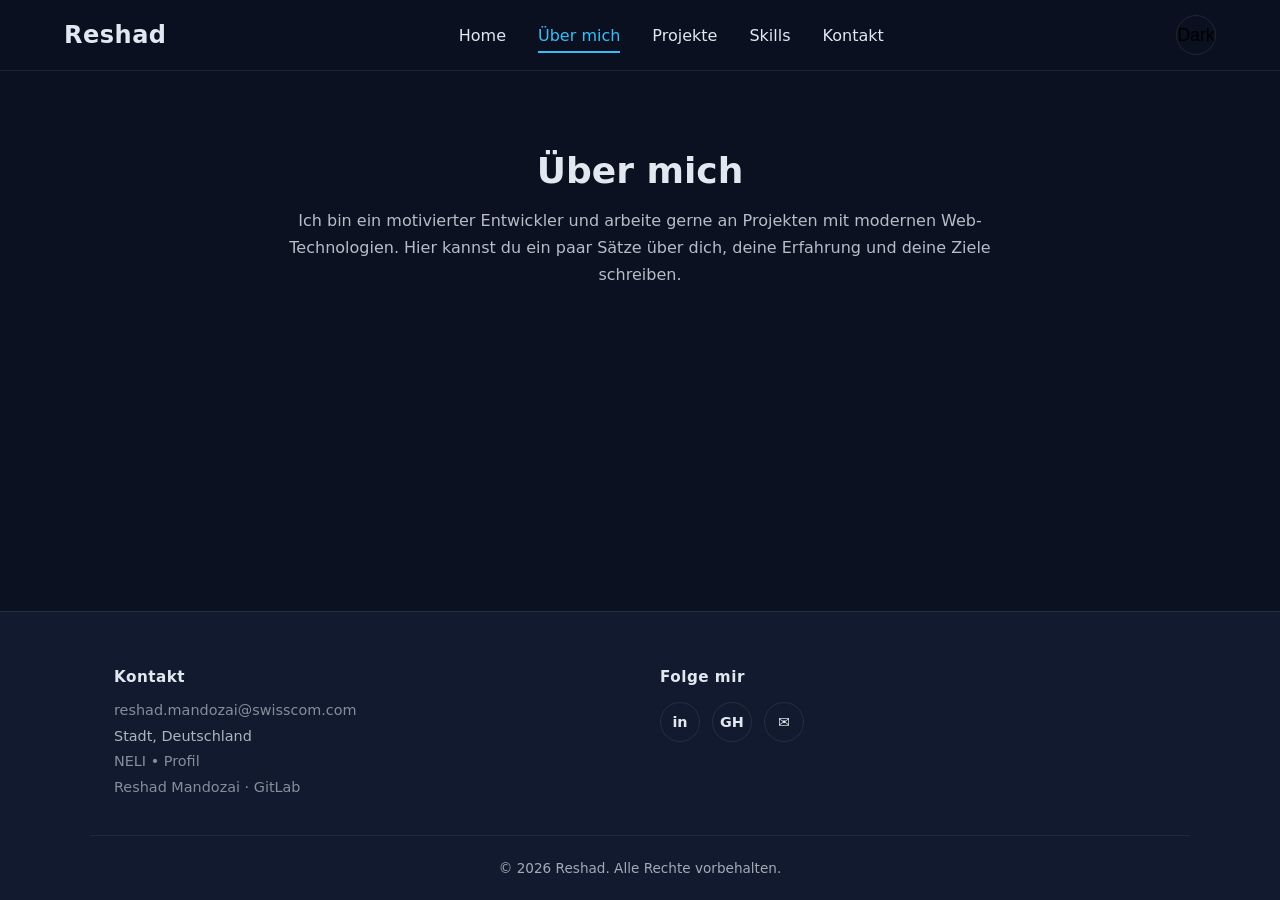
==== about/index.html @ 0fb43cf7 "feat: setup footer and add the more file" ====
<!doctype html>
<html lang="de">
	<head>
		<meta charset="UTF-8" />
		<meta name="viewport" content="width=device-width, initial-scale=1.0" />
		<title>Über mich – Reshad</title>
		<link rel="stylesheet" href="../css/style.css" />
	</head>
	<body>
		<header>
			<nav class="navbar">
				<a href="../index.html" class="logo">Reshad</a>

				<ul class="nav-links" id="navLinks">
					<li><a href="../index.html">Home</a></li>
					<li><a href="index.html" class="current">Über mich</a></li>
					<li><a href="../projects/index.html">Projekte</a></li>
					<li><a href="../skills/index.html">Skills</a></li>
					<li><a href="../contact/index.html">Kontakt</a></li>
				</ul>

				<div class="nav-actions">
					<button
						class="theme-toggle"
						id="themeToggle"
						aria-label="Farbmodus wechseln">
						<span class="icon-sun">Light</span>
						<span class="icon-moon">Dark</span>
					</button>

					<button class="hamburger" id="hamburger" aria-label="Menü öffnen">
						<span></span>
						<span></span>
						<span></span>
					</button>
				</div>
			</nav>
		</header>

		<main>
			<section id="about" class="about">
				<div class="about-inner">
					<h2>Über mich</h2>
					<p>
						Ich bin ein motivierter Entwickler und arbeite gerne an Projekten
						mit modernen Web-Technologien. Hier kannst du ein paar Sätze über
						dich, deine Erfahrung und deine Ziele schreiben.
					</p>
				</div>
			</section>
		</main>

		<footer class="footer">
			<div class="footer-inner">
				<div class="footer-col">
					<h4>Kontakt</h4>
					<ul>
						<li>
							<a href="mailto:reshad.mandozai@swisscom.com">
								reshad.mandozai@swisscom.com
							</a>
						</li>
						<li>Stadt, Deutschland</li>
						<li>
							<a
								href="https://neli.swisscom.com/profile/%5Bme%5D/detail?activeTab=info"
								target="_blank"
								rel="noopener">
								NELI • Profil
							</a>
						</li>
						<li>
							<a
								href="https://code.swisscom.com/Reshad.Mandozai"
								target="_blank"
								rel="noopener">
								Reshad Mandozai · GitLab
							</a>
						</li>
					</ul>
				</div>

				<div class="footer-col">
					<h4>Folge mir</h4>
					<div class="footer-social">
						<a
							href="https://www.linkedin.com/in/reshad-mandozai-189538322/"
							target="_blank"
							rel="noopener"
							aria-label="LinkedIn">
							in
						</a>
						<a
							href="https://github.com/reshadmandozai39-jpg"
							target="_blank"
							rel="noopener"
							aria-label="GitHub">
							GH
						</a>
						<a href="mailto:reshad.mandozai@swisscom.com" aria-label="E-Mail">
							✉
						</a>
					</div>
				</div>
			</div>

			<div class="footer-bottom">
				<p>&copy; <span id="year"></span> Reshad. Alle Rechte vorbehalten.</p>
			</div>
		</footer>

		<script src="../js/script.js"></script>
	</body>
</html>
---- css/style.css ----
/* Standard = Dark Mode */
:root {
	--bg: #0b1120;
	--surface: #111a2e;
	--nav-bg: rgba(11, 17, 32, 0.85);
	--text: #e2e8f0;
	--muted: #94a3b8;
	--accent: #38bdf8;
	--accent-soft: rgba(56, 189, 248, 0.12);
	--on-accent: #0b1120;
	--border: rgba(148, 163, 184, 0.15);
	--shadow: 0 10px 30px -12px rgba(0, 0, 0, 0.5);
	--nav-height: 70px;
}

[data-theme='light'] {
	--bg: #f4f6fb;
	--surface: #ffffff;
	--nav-bg: rgba(255, 255, 255, 0.85);
	--text: #0f172a;
	--muted: #475569;
	--accent: #2563eb;
	--accent-soft: rgba(37, 99, 235, 0.1);
	--on-accent: #ffffff;
	--border: rgba(15, 23, 42, 0.1);
	--shadow: 0 10px 30px -12px rgba(15, 23, 42, 0.15);
}

*:focus-visible {
	outline: 2px solid var(--accent);
	outline-offset: 3px;
}

* {
	margin: 0;
	padding: 0;
	box-sizing: border-box;
}

body {
	font-family: 'Segoe UI', system-ui, sans-serif;
	background: var(--bg);
	color: var(--text);
	min-height: 100vh;
	display: flex;
	flex-direction: column;
	transition:
		background 0.3s ease,
		color 0.3s ease;
}

header {
	position: sticky;
	top: 0;
	z-index: 1000;
	background: var(--nav-bg);
	backdrop-filter: blur(10px);
	box-shadow: 0 1px 0 var(--border);
	transition: background 0.3s ease;
}

.navbar {
	height: var(--nav-height);
	max-width: 1200px;
	margin: 0 auto;
	padding: 0 1.5rem;
	display: flex;
	align-items: center;
	justify-content: space-between;
}

.logo {
	font-size: 1.5rem;
	font-weight: 700;
	color: var(--text);
	text-decoration: none;
	letter-spacing: 0.5px;
}

.logo:hover {
	color: var(--accent);
}

.nav-links {
	display: flex;
	gap: 2rem;
	list-style: none;
}

.nav-links a {
	color: var(--text);
	text-decoration: none;
	font-weight: 500;
	position: relative;
	padding: 0.25rem 0;
	transition: color 0.2s ease;
}

.nav-links a::after {
	content: '';
	position: absolute;
	left: 0;
	bottom: -4px;
	width: 0;
	height: 2px;
	background: var(--accent);
	transition: width 0.25s ease;
}

.nav-links a:hover {
	color: var(--accent);
}

.nav-links a:hover::after {
	width: 100%;
}

/* Aktiver Nav-Link */
.nav-links a.current {
	color: var(--accent);
}

.nav-links a.current::after {
	width: 100%;
}

/* ===== Seiteneinblendung ===== */
main > section {
	animation: fadeIn 0.3s ease;
}

@keyframes fadeIn {
	from {
		opacity: 0;
		transform: translateY(8px);
	}
	to {
		opacity: 1;
		transform: translateY(0);
	}
}

.home {
	max-width: 900px;
	margin: 0 auto;
	padding: 6rem 1.5rem;
	text-align: center;
}

.home h1 {
	font-size: clamp(2rem, 6vw, 2.75rem);
	margin-bottom: 1rem;
}

.home .accent {
	color: var(--accent);
}

.home p {
	color: var(--text);
	opacity: 0.8;
	font-size: 1.15rem;
	margin-bottom: 2rem;
}

.btn-primary {
	display: inline-block;
	background: var(--accent);
	color: var(--on-accent);
	text-decoration: none;
	border-radius: 8px;
	padding: 0.8rem 2rem;
	font-weight: 600;
	transition:
		transform 0.2s ease,
		opacity 0.2s ease;
}

.btn-primary:hover {
	transform: translateY(-2px);
	opacity: 0.9;
}

/* ===== Über mich ===== */
.about {
	max-width: 800px;
	margin: 0 auto;
	padding: 5rem 1.5rem;
	text-align: center;
}

.about h2 {
	font-size: clamp(1.75rem, 5vw, 2.25rem);
	margin-bottom: 1rem;
}

.about p {
	color: var(--text);
	opacity: 0.8;
	line-height: 1.7;
}

.nav-actions {
	display: flex;
	align-items: center;
	gap: 1rem;
}

/* ===== Theme Toggle ===== */
.theme-toggle {
	background: none;
	border: 1px solid var(--border);
	border-radius: 50%;
	width: 40px;
	height: 40px;
	display: flex;
	align-items: center;
	justify-content: center;
	font-size: 1.1rem;
	cursor: pointer;
	transition:
		border-color 0.2s ease,
		transform 0.2s ease;
}

.theme-toggle:hover {
	border-color: var(--accent);
	transform: scale(1.05);
}

.theme-toggle .icon-sun {
	display: none;
}

.theme-toggle .icon-moon {
	display: block;
}

/* Light Mode: Sonne zeigen, Mond verstecken */
[data-theme='light'] .theme-toggle .icon-sun {
	display: block;
}

[data-theme='light'] .theme-toggle .icon-moon {
	display: none;
}

.hamburger {
	display: none;
	flex-direction: column;
	justify-content: space-between;
	width: 28px;
	height: 20px;
	background: none;
	border: none;
	cursor: pointer;
}

.hamburger span {
	display: block;
	height: 3px;
	width: 100%;
	background: var(--text);
	border-radius: 3px;
	transition: all 0.3s ease;
}

.hamburger.active span:nth-child(1) {
	transform: translateY(8.5px) rotate(45deg);
}

.hamburger.active span:nth-child(2) {
	opacity: 0;
}

.hamburger.active span:nth-child(3) {
	transform: translateY(-8.5px) rotate(-45deg);
}

@media (max-width: 768px) {
	.hamburger {
		display: flex;
	}

	.nav-links {
		position: fixed;
		top: var(--nav-height);
		right: 0;
		height: calc(100vh - var(--nav-height));
		width: 70%;
		max-width: 300px;
		flex-direction: column;
		gap: 1.5rem;
		padding: 2rem;
		background: var(--bg);
		transform: translateX(100%);
		transition: transform 0.3s ease;
		box-shadow: -4px 0 20px rgba(0, 0, 0, 0.3);
	}

	.nav-links.open {
		transform: translateX(0);
	}
}
/* ===== Projekte ===== */
.projects {
	max-width: 1100px;
	margin: 0 auto;
	padding: 5rem 1.5rem 2rem;
}

.projects-header {
	text-align: center;
	margin-bottom: 3rem;
}

.projects-header h2 {
	font-size: clamp(1.75rem, 5vw, 2.25rem);
	margin-bottom: 0.5rem;
}

.projects-header p {
	color: var(--text);
	opacity: 0.75;
}

.projects-grid {
	display: grid;
	grid-template-columns: repeat(auto-fit, minmax(260px, 1fr));
	gap: 1.5rem;
}

.project-card {
	background: var(--surface);
	box-shadow: var(--shadow);
	border: 1px solid var(--border);
	border-radius: 12px;
	padding: 1.75rem;
	display: flex;
	flex-direction: column;
	gap: 0.75rem;
	transition:
		transform 0.2s ease,
		border-color 0.2s ease;
}

.project-card:hover {
	transform: translateY(-4px);
	border-color: var(--accent);
}

.project-tag {
	align-self: flex-start;
	font-size: 0.75rem;
	font-weight: 600;
	text-transform: uppercase;
	letter-spacing: 0.5px;
	color: var(--accent);
	background: var(--accent-soft);
	padding: 0.25rem 0.7rem;
	border-radius: 999px;
}

.project-card h3 {
	font-size: 1.35rem;
}

.project-card p {
	color: var(--text);
	opacity: 0.8;
	font-size: 0.95rem;
	line-height: 1.55;
	flex-grow: 1;
}

.project-tech {
	display: flex;
	flex-wrap: wrap;
	gap: 0.5rem;
	margin-top: 0.5rem;
}

.project-tech span {
	font-size: 0.8rem;
	border: 1px solid var(--border);
	border-radius: 6px;
	padding: 0.2rem 0.6rem;
	opacity: 0.85;
}

.skills {
	max-width: 1000px;
	margin: 0 auto;
	padding: 3rem 1.5rem;
}

.skills-header {
	text-align: center;
	margin-bottom: 2.5rem;
}

.skills-header h2 {
	font-size: clamp(1.75rem, 5vw, 2.25rem);
	margin-bottom: 0.5rem;
}

.skills-header p {
	color: var(--text);
	opacity: 0.75;
}

.skills-grid {
	display: flex;
	flex-wrap: wrap;
	justify-content: center;
	gap: 0.75rem;
}

.skill-chip {
	background: var(--surface);
	border: 1px solid var(--border);
	border-radius: 999px;
	padding: 0.5rem 1.1rem;
	font-size: 0.95rem;
	font-weight: 500;
	transition:
		transform 0.2s ease,
		border-color 0.2s ease,
		color 0.2s ease;
}

.skill-chip:hover {
	transform: translateY(-3px);
	border-color: var(--accent);
	color: var(--accent);
}

.contact {
	max-width: 1000px;
	margin: 0 auto;
	padding: 5rem 1.5rem;
}

.contact-header {
	text-align: center;
	margin-bottom: 3rem;
}

.contact-header h2 {
	font-size: clamp(1.75rem, 5vw, 2.25rem);
	margin-bottom: 0.5rem;
}

.contact-header p {
	color: var(--text);
	opacity: 0.75;
}

.contact-grid {
	display: grid;
	grid-template-columns: 1.2fr 1fr;
	gap: 2rem;
}

.contact-form {
	display: flex;
	flex-direction: column;
	gap: 1.25rem;
}

.form-group {
	display: flex;
	flex-direction: column;
	gap: 0.4rem;
}

.form-group label {
	font-weight: 500;
	font-size: 0.9rem;
}

.form-group input,
.form-group textarea {
	background: var(--surface);
	border: 1px solid var(--border);
	border-radius: 8px;
	padding: 0.75rem 1rem;
	color: var(--text);
	font-family: inherit;
	font-size: 1rem;
	transition: border-color 0.2s ease;
}

.form-group input:focus,
.form-group textarea:focus {
	outline: none;
	border-color: var(--accent);
}

.form-group textarea {
	resize: vertical;
}

.error-message {
	color: #f43f5e;
	font-size: 0.8rem;
	min-height: 1rem;
}

.btn-submit {
	align-self: flex-start;
	background: var(--accent);
	color: var(--on-accent);
	border: none;
	border-radius: 8px;
	padding: 0.8rem 2rem;
	font-size: 1rem;
	font-weight: 600;
	cursor: pointer;
	transition:
		transform 0.2s ease,
		opacity 0.2s ease;
}

.btn-submit:hover {
	transform: translateY(-2px);
	opacity: 0.9;
}

.form-status {
	font-size: 0.9rem;
	min-height: 1rem;
}

.form-status.success {
	color: #22c55e;
}

/* Kontakt-Infos */
.contact-info {
	background: var(--surface);
	box-shadow: var(--shadow);
	border: 1px solid var(--border);
	border-radius: 12px;
	padding: 2rem;
}

.contact-info h3 {
	margin-bottom: 1.5rem;
}

.info-item {
	display: flex;
	align-items: center;
	gap: 1rem;
	margin-bottom: 1.25rem;
	color: var(--text);
	text-decoration: none;
	transition: color 0.2s ease;
}

a.info-item:hover {
	color: var(--accent);
}

.info-icon {
	font-size: 1.5rem;
}

.contact-info h4 {
	margin: 2rem 0 1rem;
}

.social-links {
	display: flex;
	gap: 1rem;
}

.social-card {
	flex: 1;
	display: flex;
	flex-direction: column;
	align-items: center;
	gap: 0.4rem;
	padding: 1rem 0.5rem;
	border: 1px solid var(--border);
	border-radius: 10px;
	text-decoration: none;
	color: var(--text);
	transition:
		border-color 0.2s ease,
		transform 0.2s ease,
		color 0.2s ease;
}

.social-card span {
	font-size: 1.25rem;
	font-weight: 700;
}

.social-card small {
	font-size: 0.75rem;
	opacity: 0.8;
}

.social-card:hover {
	border-color: var(--accent);
	color: var(--accent);
	transform: translateY(-3px);
}

@media (max-width: 768px) {
	.contact-grid {
		grid-template-columns: 1fr;
	}
}

main {
	flex: 1;
}

.footer {
	background: var(--surface);
	border-top: 1px solid var(--border);
	margin-top: 2rem;
}

.footer-inner {
	max-width: 1100px;
	margin: 0 auto;
	padding: 3.5rem 1.5rem 2.5rem;
	display: grid;
	grid-template-columns: repeat(auto-fit, minmax(220px, 1fr));
	gap: 2.5rem;
}

.footer-brand .footer-logo {
	font-size: 1.5rem;
	font-weight: 700;
	color: var(--text);
	text-decoration: none;
	letter-spacing: 0.5px;
}

.footer-brand .footer-logo:hover {
	color: var(--accent);
}

.footer-brand p {
	margin-top: 0.9rem;
	color: var(--text);
	opacity: 0.75;
	font-size: 0.9rem;
	line-height: 1.6;
	max-width: 320px;
}

.footer-col h4 {
	font-size: 0.95rem;
	margin-bottom: 1rem;
	letter-spacing: 0.5px;
}

.footer-col ul {
	list-style: none;
	display: flex;
	flex-direction: column;
	gap: 0.6rem;
}

.footer-col ul li,
.footer-col ul li a {
	color: var(--text);
	opacity: 0.75;
	text-decoration: none;
	font-size: 0.9rem;
	transition:
		color 0.2s ease,
		opacity 0.2s ease;
}

.footer-col ul li a:hover {
	color: var(--accent);
	opacity: 1;
}

.footer-social {
	display: flex;
	gap: 0.75rem;
}

.footer-social a {
	width: 40px;
	height: 40px;
	display: flex;
	align-items: center;
	justify-content: center;
	border: 1px solid var(--border);
	border-radius: 50%;
	color: var(--text);
	text-decoration: none;
	font-weight: 600;
	font-size: 0.9rem;
	transition:
		border-color 0.2s ease,
		color 0.2s ease,
		transform 0.2s ease;
}

.footer-social a:hover {
	border-color: var(--accent);
	color: var(--accent);
	transform: translateY(-3px);
}

.footer-bottom {
	border-top: 1px solid var(--border);
	max-width: 1100px;
	margin: 0 auto;
	padding: 1.5rem;
	display: flex;
	justify-content: center;
	align-items: center;
	flex-wrap: wrap;
	gap: 0.5rem;
	font-size: 0.85rem;
	text-align: center;
	opacity: 0.7;
}

.footer-bottom .heart {
	color: #f43f5e;
	font-style: normal;
}

@media (max-width: 768px) {
	.footer-inner {
		grid-template-columns: 1fr 1fr;
		gap: 2rem;
	}

	.footer-bottom {
		flex-direction: column;
		text-align: center;
	}
}

@media (max-width: 480px) {
	.footer-inner {
		grid-template-columns: 1fr;
	}
}

/* ===== Responsive Feinschliff ===== */

/* Tablet */
@media (max-width: 1024px) {
	.contact-grid {
		grid-template-columns: 1fr;
		gap: 2.5rem;
	}
}

/* Handy quer / kleine Tablets */
@media (max-width: 768px) {
	.navbar {
		padding: 0 1rem;
	}

	.home {
		padding: 4rem 1.25rem;
	}

	.about,
	.contact {
		padding: 3.5rem 1.25rem;
	}

	.projects {
		padding: 3.5rem 1.25rem 1.5rem;
	}

	.skills {
		padding: 2.5rem 1.25rem;
	}

	.projects-header,
	.skills-header,
	.contact-header {
		margin-bottom: 2rem;
	}

	.projects-grid {
		grid-template-columns: 1fr;
		gap: 1.25rem;
	}

	.contact-info {
		padding: 1.5rem;
	}
}

/* Handys */
@media (max-width: 480px) {
	.home {
		padding: 3rem 1rem;
	}

	.home p {
		font-size: 1.05rem;
	}

	.about,
	.contact {
		padding: 3rem 1rem;
	}

	.projects {
		padding: 3rem 1rem 1rem;
	}

	.skills {
		padding: 2rem 1rem;
	}

	.btn-primary,
	.btn-submit {
		display: block;
		width: 100%;
		text-align: center;
	}

	.nav-links {
		width: 80%;
	}

	.social-links {
		flex-wrap: wrap;
	}

	.social-card {
		min-width: 80px;
	}

	.project-card {
		padding: 1.5rem;
	}
}

/* Sehr kleine Handys */
@media (max-width: 360px) {
	.logo {
		font-size: 1.3rem;
	}

	.nav-links {
		width: 100%;
		max-width: none;
	}
}
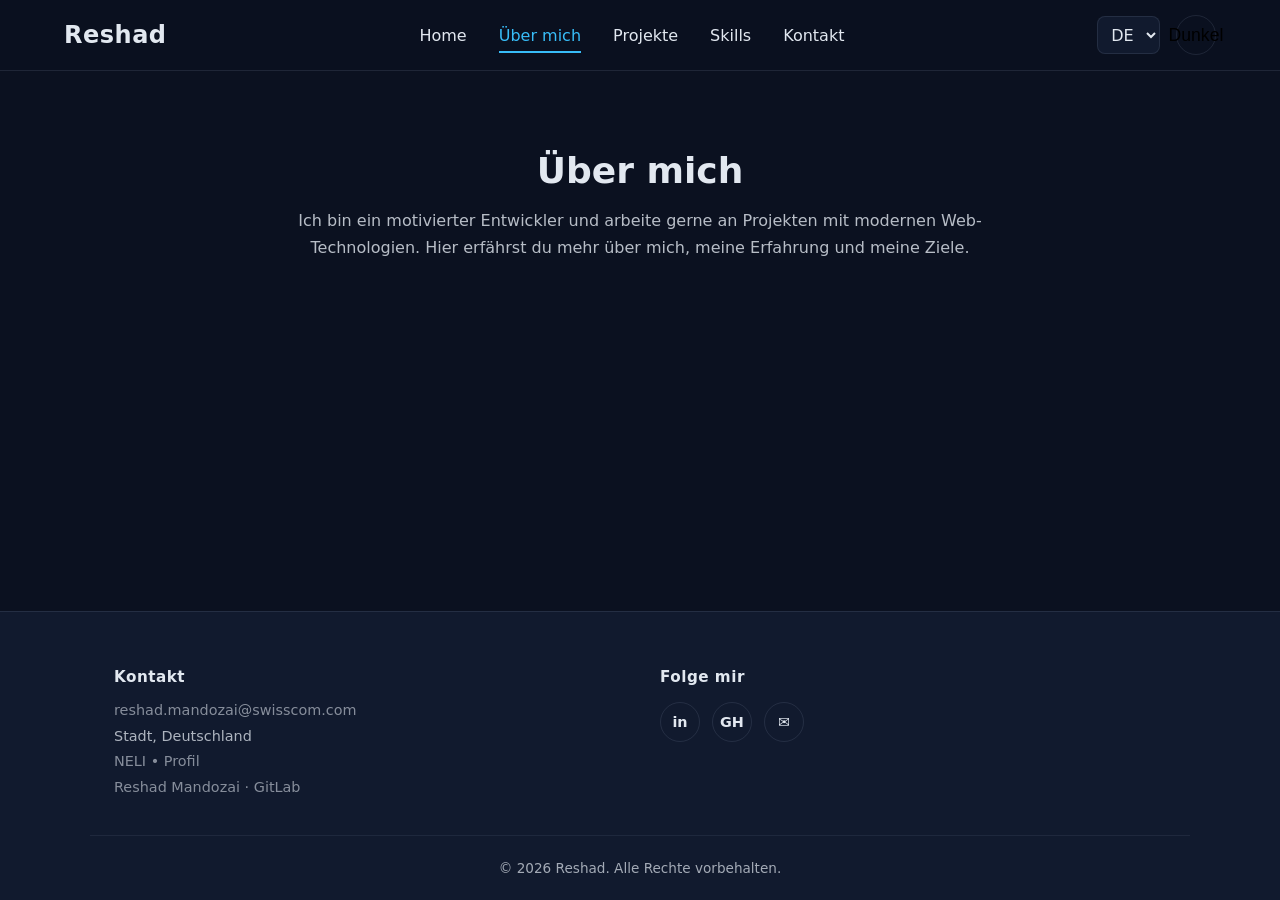
==== commit 202ee77d: "feat: setup the correspondence language" ====
--- a/about/index.html
+++ b/about/index.html
@@ -12,23 +12,30 @@
 				<a href="../index.html" class="logo">Reshad</a>
 
 				<ul class="nav-links" id="navLinks">
-					<li><a href="../index.html">Home</a></li>
-					<li><a href="index.html" class="current">Über mich</a></li>
-					<li><a href="../projects/index.html">Projekte</a></li>
-					<li><a href="../skills/index.html">Skills</a></li>
-					<li><a href="../contact/index.html">Kontakt</a></li>
+					<li><a href="../index.html" data-i18n="nav.home">Home</a></li>
+					<li><a href="index.html" class="current" data-i18n="nav.about">Über mich</a></li>
+					<li><a href="../projects/index.html" data-i18n="nav.projects">Projekte</a></li>
+					<li><a href="../skills/index.html" data-i18n="nav.skills">Skills</a></li>
+					<li><a href="../contact/index.html" data-i18n="nav.contact">Kontakt</a></li>
 				</ul>
 
 				<div class="nav-actions">
+					<select class="language-select" id="languageSelect" aria-label="Sprache auswählen">
+						<option value="it">IT</option>
+						<option value="en">EN</option>
+						<option value="de">DE</option>
+						<option value="fr">FR</option>
+					</select>
 					<button
 						class="theme-toggle"
 						id="themeToggle"
-						aria-label="Farbmodus wechseln">
-						<span class="icon-sun">Light</span>
-						<span class="icon-moon">Dark</span>
+						aria-label="Farbmodus wechseln"
+						data-i18n-aria-label="theme.toggle">
+						<span class="icon-sun" data-i18n="theme.light">Light</span>
+						<span class="icon-moon" data-i18n="theme.dark">Dark</span>
 					</button>
 
-					<button class="hamburger" id="hamburger" aria-label="Menü öffnen">
+					<button class="hamburger" id="hamburger" aria-label="Menü öffnen" data-i18n-aria-label="nav.openMenu">
 						<span></span>
 						<span></span>
 						<span></span>
@@ -40,8 +47,8 @@
 		<main>
 			<section id="about" class="about">
 				<div class="about-inner">
-					<h2>Über mich</h2>
-					<p>
+					<h2 data-i18n="about.title">Über mich</h2>
+					<p data-i18n="about.description">
 						Ich bin ein motivierter Entwickler und arbeite gerne an Projekten
 						mit modernen Web-Technologien. Hier kannst du ein paar Sätze über
 						dich, deine Erfahrung und deine Ziele schreiben.
@@ -53,14 +60,14 @@
 		<footer class="footer">
 			<div class="footer-inner">
 				<div class="footer-col">
-					<h4>Kontakt</h4>
+					<h4 data-i18n="footer.contact">Kontakt</h4>
 					<ul>
 						<li>
 							<a href="mailto:reshad.mandozai@swisscom.com">
 								reshad.mandozai@swisscom.com
 							</a>
 						</li>
-						<li>Stadt, Deutschland</li>
+						<li data-i18n="footer.location">Stadt, Deutschland</li>
 						<li>
 							<a
 								href="https://neli.swisscom.com/profile/%5Bme%5D/detail?activeTab=info"
@@ -81,7 +88,7 @@
 				</div>
 
 				<div class="footer-col">
-					<h4>Folge mir</h4>
+					<h4 data-i18n="footer.follow">Folge mir</h4>
 					<div class="footer-social">
 						<a
 							href="https://www.linkedin.com/in/reshad-mandozai-189538322/"
@@ -97,7 +104,7 @@
 							aria-label="GitHub">
 							GH
 						</a>
-						<a href="mailto:reshad.mandozai@swisscom.com" aria-label="E-Mail">
+						<a href="mailto:reshad.mandozai@swisscom.com" aria-label="E-Mail" data-i18n-aria-label="contact.email">
 							✉
 						</a>
 					</div>
@@ -105,7 +112,7 @@
 			</div>
 
 			<div class="footer-bottom">
-				<p>&copy; <span id="year"></span> Reshad. Alle Rechte vorbehalten.</p>
+				<p>&copy; <span id="year"></span> Reshad. <span data-i18n="footer.rights">Alle Rechte vorbehalten.</span></p>
 			</div>
 		</footer>
 
--- a/css/style.css
+++ b/css/style.css
@@ -204,6 +204,16 @@
 	display: flex;
 	align-items: center;
 	gap: 1rem;
+}
+
+.language-select {
+	padding: 0.45rem 0.55rem;
+	border: 1px solid var(--border);
+	border-radius: 8px;
+	background: var(--surface);
+	color: var(--text);
+	font: inherit;
+	cursor: pointer;
 }
 
 /* ===== Theme Toggle ===== */
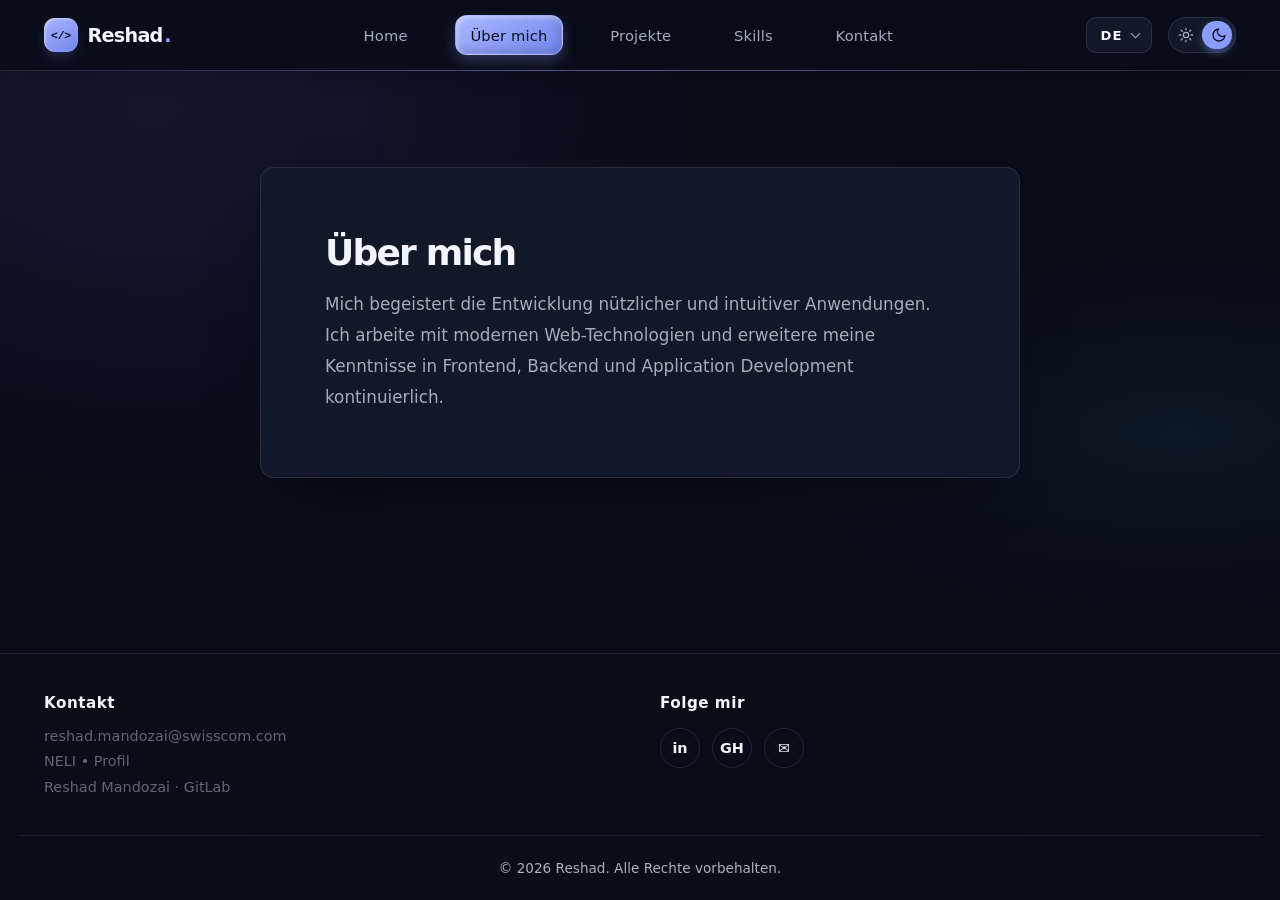
==== commit 0a4b55eb: "feat: added the skill navbar" ====
--- a/about/index.html
+++ b/about/index.html
@@ -4,6 +4,7 @@
 		<meta charset="UTF-8" />
 		<meta name="viewport" content="width=device-width, initial-scale=1.0" />
 		<title>Über mich – Reshad</title>
+		<script>document.documentElement.setAttribute('data-theme', localStorage.getItem('theme') || 'dark');</script>
 		<link rel="stylesheet" href="../css/style.css" />
 	</head>
 	<body>
@@ -31,8 +32,9 @@
 						id="themeToggle"
 						aria-label="Farbmodus wechseln"
 						data-i18n-aria-label="theme.toggle">
-						<span class="icon-sun" data-i18n="theme.light">Light</span>
-						<span class="icon-moon" data-i18n="theme.dark">Dark</span>
+						<svg class="theme-icon icon-sun" viewBox="0 0 24 24" fill="none" stroke="currentColor" stroke-width="2" stroke-linecap="round" stroke-linejoin="round" aria-hidden="true" focusable="false"><circle cx="12" cy="12" r="4" /><path d="M12 2v2M12 20v2M4.93 4.93l1.41 1.41M17.66 17.66l1.41 1.41M2 12h2M20 12h2M6.34 17.66l-1.41 1.41M19.07 4.93l-1.41 1.41" /></svg>
+						<svg class="theme-icon icon-moon" viewBox="0 0 24 24" fill="none" stroke="currentColor" stroke-width="2" stroke-linecap="round" stroke-linejoin="round" aria-hidden="true" focusable="false"><path d="M21 12.79A9 9 0 1 1 11.21 3 7 7 0 0 0 21 12.79z" /></svg>
+						<span class="theme-thumb" aria-hidden="true"></span>
 					</button>
 
 					<button class="hamburger" id="hamburger" aria-label="Menü öffnen" data-i18n-aria-label="nav.openMenu">
@@ -67,7 +69,6 @@
 								reshad.mandozai@swisscom.com
 							</a>
 						</li>
-						<li data-i18n="footer.location">Stadt, Deutschland</li>
 						<li>
 							<a
 								href="https://neli.swisscom.com/profile/%5Bme%5D/detail?activeTab=info"
--- a/css/style.css
+++ b/css/style.css
@@ -216,43 +216,65 @@
 	cursor: pointer;
 }
 
-/* ===== Theme Toggle ===== */
+/* ===== Theme Toggle (Sonne / Mond) ===== */
 .theme-toggle {
-	background: none;
+	position: relative;
+	display: grid;
+	grid-template-columns: 1fr 1fr;
+	align-items: center;
+	width: 68px;
+	height: 36px;
+	padding: 0;
 	border: 1px solid var(--border);
-	border-radius: 50%;
-	width: 40px;
-	height: 40px;
-	display: flex;
-	align-items: center;
-	justify-content: center;
-	font-size: 1.1rem;
+	border-radius: 999px;
+	background: var(--surface);
 	cursor: pointer;
-	transition:
-		border-color 0.2s ease,
-		transform 0.2s ease;
+	transition: border-color 0.2s ease;
 }
 
 .theme-toggle:hover {
 	border-color: var(--accent);
-	transform: scale(1.05);
-}
-
-.theme-toggle .icon-sun {
-	display: none;
-}
-
+}
+
+/* Markierung, die je nach Modus zwischen Sonne und Mond gleitet */
+.theme-thumb {
+	position: absolute;
+	top: 3px;
+	bottom: 3px;
+	left: 50%;
+	width: calc(50% - 3px);
+	border-radius: 999px;
+	background: var(--accent);
+	box-shadow: 0 4px 12px -4px var(--accent);
+	transition: left 0.3s ease;
+}
+
+[data-theme='light'] .theme-thumb {
+	left: 3px;
+}
+
+.theme-icon {
+	position: relative;
+	z-index: 1;
+	justify-self: center;
+	width: 16px;
+	height: 16px;
+	color: var(--muted);
+	transition: color 0.3s ease;
+}
+
+/* Dunkler Modus: Mond ist aktiv */
 .theme-toggle .icon-moon {
-	display: block;
-}
-
-/* Light Mode: Sonne zeigen, Mond verstecken */
+	color: var(--on-accent);
+}
+
+/* Heller Modus: Sonne ist aktiv */
 [data-theme='light'] .theme-toggle .icon-sun {
-	display: block;
+	color: var(--on-accent);
 }
 
 [data-theme='light'] .theme-toggle .icon-moon {
-	display: none;
+	color: var(--muted);
 }
 
 .hamburger {
@@ -409,7 +431,7 @@
 	margin-bottom: 2.5rem;
 }
 
-.skills-header h2 {
+.skills-header h1 {
 	font-size: clamp(1.75rem, 5vw, 2.25rem);
 	margin-bottom: 0.5rem;
 }
@@ -420,29 +442,93 @@
 }
 
 .skills-grid {
-	display: flex;
-	flex-wrap: wrap;
-	justify-content: center;
-	gap: 0.75rem;
-}
-
-.skill-chip {
+	display: grid;
+	grid-template-columns: repeat(auto-fit, minmax(min(100%, 260px), 1fr));
+	gap: 1rem;
+}
+
+.skill-group + .skill-group {
+	margin-top: 3.5rem;
+}
+
+.skill-group-header {
+	display: flex;
+	align-items: center;
+	gap: 1rem;
+	margin-bottom: 1.5rem;
+}
+
+.skill-group-number {
+	display: grid;
+	place-items: center;
+	flex-shrink: 0;
+	width: 2.75rem;
+	height: 2.75rem;
+	border: 1px solid var(--border);
+	border-radius: 10px;
+	color: var(--accent);
+	background: var(--accent-soft);
+	font: 600 0.85rem ui-monospace, monospace;
+}
+
+.skill-group-header h2 {
+	font-size: 1.4rem;
+	letter-spacing: -0.03em;
+}
+
+.skill-group-header p {
+	margin-top: 0.3rem;
+	color: var(--muted);
+	font-size: 0.95rem;
+	line-height: 1.6;
+}
+
+.skill-card {
+	min-width: 0;
+	padding: 1.5rem;
 	background: var(--surface);
 	border: 1px solid var(--border);
-	border-radius: 999px;
-	padding: 0.5rem 1.1rem;
-	font-size: 0.95rem;
-	font-weight: 500;
+	border-radius: 12px;
 	transition:
 		transform 0.2s ease,
-		border-color 0.2s ease,
-		color 0.2s ease;
-}
-
-.skill-chip:hover {
+		border-color 0.2s ease;
+}
+
+.skill-card:hover {
 	transform: translateY(-3px);
 	border-color: var(--accent);
-	color: var(--accent);
+}
+
+.skill-level {
+	display: inline-block;
+	margin-bottom: 1rem;
+	padding: 0.3rem 0.65rem;
+	border-radius: 6px;
+	background: var(--accent-soft);
+	color: var(--accent);
+	font-size: 0.75rem;
+	font-weight: 600;
+	line-height: 1.5;
+}
+
+.skill-card-learning {
+	border-top: 2px solid var(--accent);
+}
+
+.skill-card h3 {
+	font-size: 1.1rem;
+	letter-spacing: -0.02em;
+}
+
+.skill-card p {
+	margin-top: 0.65rem;
+	color: var(--muted);
+	font-size: 0.93rem;
+	line-height: 1.7;
+}
+
+.soft-skills-grid .skill-card {
+	background: linear-gradient(135deg, var(--accent-soft), transparent), var(--surface);
 }
 
 .contact {
@@ -868,3 +954,1198 @@
 		max-width: none;
 	}
 }
+
+/* ===== Portfolio refresh ===== */
+:root {
+	--bg: #090d18;
+	--surface: #111827;
+	--nav-bg: rgba(9, 13, 24, 0.88);
+	--text: #f2f5fb;
+	--muted: #a2adbf;
+	--accent: #8b9cff;
+	--accent-soft: rgba(139, 156, 255, 0.13);
+	--on-accent: #0b1020;
+	--nav-pill-top: #a9b6ff;
+	--nav-pill-bottom: #7286ee;
+	--nav-pill-text: #0b1020;
+	--nav-pill-glow: rgba(139, 156, 255, 0.28);
+	--border: rgba(167, 180, 205, 0.15);
+	--shadow: 0 24px 60px -34px rgba(0, 0, 0, 0.85);
+	color-scheme: dark;
+	scroll-behavior: smooth;
+}
+
+[data-theme='light'] {
+	--bg: #f6f7fb;
+	--surface: #ffffff;
+	--nav-bg: rgba(246, 247, 251, 0.9);
+	--text: #111827;
+	--muted: #5b6576;
+	--accent: #4f63d9;
+	--accent-soft: rgba(79, 99, 217, 0.1);
+	--on-accent: #ffffff;
+	--nav-pill-top: #6e83ec;
+	--nav-pill-bottom: #3f53c8;
+	--nav-pill-text: #ffffff;
+	--nav-pill-glow: rgba(79, 99, 217, 0.3);
+	--border: rgba(17, 24, 39, 0.1);
+	--shadow: 0 24px 60px -34px rgba(28, 38, 71, 0.24);
+	color-scheme: light;
+}
+
+body {
+	overflow-x: clip;
+	background-image:
+		radial-gradient(ellipse at 12% 12%, rgba(91, 108, 235, 0.1), transparent 34rem),
+		radial-gradient(ellipse at 92% 48%, rgba(32, 171, 197, 0.06), transparent 30rem);
+}
+
+header {
+	border-bottom: 1px solid var(--border);
+	box-shadow: 0 12px 28px -22px rgba(0, 0, 0, 0.6);
+}
+
+/* Feine Akzentlinie unter der Navbar */
+header::after {
+	content: '';
+	position: absolute;
+	left: 0;
+	right: 0;
+	bottom: -1px;
+	height: 1px;
+	background: linear-gradient(90deg, transparent, var(--accent), transparent);
+	opacity: 0.45;
+	pointer-events: none;
+}
+
+.navbar {
+	max-width: 1240px;
+}
+
+.logo {
+	display: inline-flex;
+	align-items: center;
+	gap: 0.6rem;
+	font-size: 1.2rem;
+	letter-spacing: -0.04em;
+}
+
+.logo::before {
+	content: '</>';
+	display: inline-grid;
+	place-items: center;
+	width: 34px;
+	height: 34px;
+	border-radius: 11px;
+	background: linear-gradient(145deg, var(--nav-pill-top) 0%, var(--nav-pill-bottom) 100%);
+	box-shadow:
+		inset 1px 1px 3px rgba(255, 255, 255, 0.45),
+		0 6px 14px -4px var(--nav-pill-glow);
+	color: var(--nav-pill-text);
+	font-family: Consolas, 'Courier New', monospace;
+	font-size: 0.72rem;
+	font-weight: 700;
+	letter-spacing: -0.02em;
+}
+
+.logo::after {
+	content: '.';
+	margin-left: -0.5rem;
+	color: var(--accent);
+}
+
+.nav-links {
+	gap: clamp(1rem, 2.6vw, 2rem);
+}
+
+.nav-links a {
+	display: inline-flex;
+	align-items: center;
+	min-height: 40px;
+	border: 1px solid transparent;
+	border-radius: 12px;
+	padding: 0.5rem 0.9rem;
+	font-size: 0.92rem;
+	font-weight: 500;
+	letter-spacing: 0.01em;
+	color: var(--muted);
+	transition:
+		color 0.2s ease,
+		background 0.2s ease,
+		border-color 0.2s ease,
+		box-shadow 0.2s ease;
+}
+
+.nav-links a::after {
+	display: none;
+}
+
+/* Dezenter Hover-Zustand */
+.nav-links a:hover {
+	border-color: var(--border);
+	background: var(--accent-soft);
+	color: var(--text);
+}
+
+/* Aktiver Link: glänzende Pille in der Akzentfarbe der Website */
+.nav-links a.current,
+.nav-links a.current:hover {
+	border-color: rgba(255, 255, 255, 0.25);
+	background: linear-gradient(145deg, var(--nav-pill-top) 0%, var(--nav-pill-bottom) 100%);
+	box-shadow:
+		inset 2px 2px 5px rgba(255, 255, 255, 0.4),
+		inset -3px -4px 8px rgba(0, 0, 0, 0.14),
+		0 6px 14px var(--nav-pill-glow);
+	color: var(--nav-pill-text);
+}
+
+.language-select {
+	border-color: var(--border);
+	background: var(--surface);
+}
+
+/* ===== Sprach-Dropdown ===== */
+.lang-dropdown {
+	position: relative;
+}
+
+.lang-trigger {
+	display: inline-flex;
+	align-items: center;
+	gap: 0.6rem;
+	height: 36px;
+	padding: 0 0.75rem 0 0.85rem;
+	border: 1px solid var(--border);
+	border-radius: 10px;
+	background: var(--surface);
+	color: var(--text);
+	font: inherit;
+	font-size: 0.82rem;
+	font-weight: 700;
+	letter-spacing: 0.08em;
+	cursor: pointer;
+	transition:
+		border-color 0.2s ease,
+		box-shadow 0.2s ease;
+}
+
+.lang-trigger::after {
+	content: '';
+	width: 6px;
+	height: 6px;
+	margin-top: -3px;
+	border-right: 1.5px solid var(--muted);
+	border-bottom: 1.5px solid var(--muted);
+	transform: rotate(45deg);
+	transition:
+		transform 0.2s ease,
+		margin 0.2s ease;
+}
+
+.lang-trigger:hover,
+.lang-trigger[aria-expanded='true'] {
+	border-color: color-mix(in srgb, var(--accent) 55%, var(--border));
+}
+
+.lang-trigger[aria-expanded='true']::after {
+	margin-top: 3px;
+	transform: rotate(-135deg);
+}
+
+.lang-trigger:focus-visible,
+.lang-menu li:focus-visible {
+	outline: 2px solid var(--accent);
+	outline-offset: 2px;
+}
+
+.lang-menu {
+	position: absolute;
+	top: calc(100% + 0.5rem);
+	left: 50%;
+	transform: translateX(-50%);
+	z-index: 60;
+	display: flex;
+	flex-direction: column;
+	gap: 4px;
+	min-width: 280px;
+	margin: 0;
+	padding: 0.5rem;
+	list-style: none;
+	border: 1px solid var(--border);
+	border-radius: 16px;
+	background: var(--surface);
+	box-shadow: var(--shadow);
+}
+
+.lang-menu[hidden] {
+	display: none;
+}
+
+@media (max-width: 480px) {
+	.lang-menu {
+		min-width: 260px;
+	}
+}
+
+@media (max-width: 768px) {
+	.lang-dropdown {
+		position: static;
+	}
+
+	.lang-menu {
+		top: calc(100% + 0.75rem);
+		left: calc(1rem + 34px + 0.6rem);
+		right: auto;
+		transform: none;
+	}
+}
+
+.lang-menu li {
+	display: flex;
+	align-items: center;
+	justify-content: space-between;
+	gap: 1.5rem;
+	padding: 0.8rem 1rem;
+	border-radius: 10px;
+	color: var(--muted);
+	font-size: 1rem;
+	cursor: pointer;
+}
+
+.lang-menu li:hover,
+.lang-menu li:focus-visible {
+	background: var(--accent-soft);
+	color: var(--text);
+}
+
+.lang-menu li[aria-selected='true'] {
+	color: var(--accent);
+	font-weight: 700;
+	box-shadow: inset 0 0 0 2px var(--accent);
+}
+
+.lang-code {
+	font-size: 0.8rem;
+	font-weight: 700;
+	letter-spacing: 0.1em;
+	opacity: 0.9;
+}
+
+.home {
+	max-width: 1240px;
+	padding: clamp(4rem, 9vw, 8rem) 1.5rem 5rem;
+	text-align: left;
+}
+
+.hero-shell {
+	position: relative;
+	display: grid;
+	grid-template-columns: minmax(0, 1.05fr) minmax(320px, 0.85fr);
+	align-items: center;
+	gap: clamp(3rem, 8vw, 7rem);
+	min-height: 480px;
+}
+
+.home-copy {
+	position: relative;
+	z-index: 1;
+}
+
+.eyebrow {
+	display: flex;
+	align-items: center;
+	gap: 0.65rem;
+	color: var(--muted);
+	font-size: 0.72rem;
+	font-weight: 700;
+	letter-spacing: 0.14em;
+	line-height: 1.5;
+}
+
+.availability-dot {
+	display: inline-block;
+	width: 8px;
+	height: 8px;
+	flex: 0 0 8px;
+	border-radius: 50%;
+	background: #62d6a5;
+	box-shadow: 0 0 0 4px rgba(98, 214, 165, 0.12);
+}
+
+.home h1 {
+	margin: 1.3rem 0 0.5rem;
+	font-size: clamp(3.5rem, 8.5vw, 6.8rem);
+	font-weight: 720;
+	letter-spacing: -0.075em;
+	line-height: 0.98;
+}
+
+.home .accent {
+	color: var(--text);
+}
+
+.name-period {
+	color: var(--accent);
+}
+
+.home-copy h2 {
+	margin-top: 1.35rem;
+	color: var(--accent);
+	font-size: clamp(1.1rem, 2.2vw, 1.5rem);
+	font-weight: 600;
+	letter-spacing: -0.025em;
+}
+
+.home .home-description {
+	max-width: 580px;
+	margin: 1.2rem 0 0;
+	color: var(--muted);
+	font-size: clamp(1rem, 1.5vw, 1.13rem);
+	line-height: 1.85;
+	opacity: 1;
+}
+
+.hero-actions {
+	display: flex;
+	align-items: center;
+	flex-wrap: wrap;
+	gap: 1rem;
+	margin-top: 2rem;
+}
+
+.btn-primary,
+.btn-secondary {
+	display: inline-flex;
+	min-height: 48px;
+	align-items: center;
+	justify-content: center;
+	gap: 0.65rem;
+	border: 1px solid transparent;
+	border-radius: 8px;
+	padding: 0.8rem 1.15rem;
+	font-size: 0.92rem;
+	font-weight: 650;
+	text-decoration: none;
+	transition:
+		transform 0.2s ease,
+		background 0.2s ease,
+		border-color 0.2s ease;
+}
+
+.btn-primary {
+	background: var(--accent);
+	color: var(--on-accent);
+}
+
+.btn-primary:hover,
+.btn-secondary:hover {
+	transform: translateY(-2px);
+}
+
+.btn-secondary {
+	border-color: var(--border);
+	background: transparent;
+	color: var(--text);
+}
+
+.btn-secondary:hover {
+	border-color: var(--accent);
+}
+
+.hero-footnote {
+	display: flex;
+	align-items: center;
+	flex-wrap: wrap;
+	gap: 0.75rem;
+	margin-top: 2.5rem;
+	color: var(--muted);
+	font-size: 0.82rem;
+}
+
+.hero-footnote > span:first-child {
+	color: var(--text);
+	font-weight: 650;
+}
+
+.footnote-divider {
+	width: 1px;
+	height: 15px;
+	background: var(--border);
+}
+
+.hero-visual {
+	position: relative;
+	display: grid;
+	min-height: 390px;
+	overflow: hidden;
+	place-items: center;
+	isolation: isolate;
+}
+
+.profile-card {
+	position: relative;
+	z-index: 1;
+	width: min(100%, 440px);
+	overflow: hidden;
+	border: 1px solid var(--border);
+	border-radius: 14px;
+	background: color-mix(in srgb, var(--surface) 92%, transparent);
+	box-shadow: 0 32px 80px -40px rgba(0, 0, 0, 0.9);
+	transform: rotate(1deg);
+}
+
+[data-theme='light'] .profile-card {
+	box-shadow: 0 32px 80px -40px rgba(39, 52, 94, 0.35);
+}
+
+.profile-card-top,
+.profile-card-bottom {
+	display: flex;
+	align-items: center;
+	justify-content: space-between;
+	border-bottom: 1px solid var(--border);
+	padding: 0.85rem 1rem;
+	color: var(--muted);
+	font-size: 0.74rem;
+}
+
+.profile-card-bottom {
+	justify-content: flex-start;
+	gap: 0.7rem;
+	border-top: 1px solid var(--border);
+	border-bottom: 0;
+}
+
+.window-controls {
+	display: flex;
+	gap: 5px;
+}
+
+.window-controls i {
+	width: 7px;
+	height: 7px;
+	border-radius: 50%;
+	background: #f17c7c;
+}
+
+.window-controls i:nth-child(2) {
+	background: #f2c66d;
+}
+
+.window-controls i:nth-child(3) {
+	background: #65c993;
+}
+
+.profile-card-mark {
+	color: var(--accent);
+	font-weight: 750;
+}
+
+.profile-card-body {
+	padding: 1.5rem clamp(1.1rem, 3vw, 1.8rem);
+	color: var(--text);
+	font-family: 'SFMono-Regular', Consolas, 'Liberation Mono', monospace;
+	font-size: clamp(0.75rem, 1.35vw, 0.88rem);
+	line-height: 1.9;
+}
+
+.code-comment {
+	margin-bottom: 0.8rem;
+	color: var(--muted);
+}
+
+.code-key {
+	color: #c792ea;
+}
+
+.code-variable,
+.code-property {
+	color: #82aaff;
+}
+
+.code-string {
+	color: #c3e88d;
+}
+
+[data-theme='light'] .code-key {
+	color: #9254b8;
+}
+
+[data-theme='light'] .code-variable,
+[data-theme='light'] .code-property {
+	color: #3157bc;
+}
+
+[data-theme='light'] .code-string {
+	color: #46791f;
+}
+
+.code-line {
+	padding-left: 1.3rem;
+}
+
+.code-indent {
+	padding-left: 2.6rem;
+}
+
+.profile-divider {
+	height: 1px;
+	margin: 1rem 0;
+	background: var(--border);
+}
+
+.profile-stack {
+	display: flex;
+	flex-wrap: wrap;
+	gap: 0.5rem;
+}
+
+.profile-stack span {
+	border: 1px solid var(--border);
+	border-radius: 5px;
+	padding: 0.25rem 0.5rem;
+	color: var(--muted);
+	font-family: 'Segoe UI', system-ui, sans-serif;
+	font-size: 0.7rem;
+}
+
+.hero-orbit {
+	position: absolute;
+	z-index: -1;
+	border: 1px solid var(--border);
+	border-radius: 50%;
+	transform: rotate(-28deg);
+}
+
+.orbit-one {
+	width: 430px;
+	height: 260px;
+}
+
+.orbit-two {
+	width: 510px;
+	height: 330px;
+	border-color: color-mix(in srgb, var(--accent) 28%, transparent);
+}
+
+.home-projects {
+	margin-top: clamp(5rem, 10vw, 8rem);
+	border-top: 1px solid var(--border);
+	padding-top: 2.4rem;
+}
+
+.section-heading {
+	display: flex;
+	align-items: end;
+	justify-content: space-between;
+	gap: 1rem;
+	margin-bottom: 1.5rem;
+}
+
+.section-heading .eyebrow {
+	margin-bottom: 0.7rem;
+	color: var(--accent);
+}
+
+.section-heading h2 {
+	font-size: clamp(1.6rem, 3vw, 2.2rem);
+	letter-spacing: -0.05em;
+}
+
+.text-link {
+	display: inline-flex;
+	align-items: center;
+	gap: 0.5rem;
+	padding-bottom: 0.3rem;
+	color: var(--muted);
+	font-size: 0.9rem;
+	font-weight: 600;
+	text-decoration: none;
+	white-space: nowrap;
+}
+
+.text-link:hover {
+	color: var(--accent);
+}
+
+.home-project-grid {
+	display: grid;
+	grid-template-columns: repeat(3, 1fr);
+	gap: 1rem;
+}
+
+.home-project-card {
+	position: relative;
+	display: flex;
+	min-height: 142px;
+	flex-direction: column;
+	align-items: flex-start;
+	justify-content: center;
+	gap: 0.45rem;
+	border: 1px solid var(--border);
+	border-radius: 10px;
+	padding: 1.35rem 1.5rem;
+	background: color-mix(in srgb, var(--surface) 72%, transparent);
+	color: var(--text);
+	text-decoration: none;
+	transition:
+		transform 0.2s ease,
+		border-color 0.2s ease,
+		background 0.2s ease;
+}
+
+.home-project-card:hover {
+	transform: translateY(-3px);
+	border-color: var(--accent);
+	background: var(--surface);
+}
+
+.home-project-number,
+.home-project-type {
+	color: var(--muted);
+	font-size: 0.75rem;
+}
+
+.home-project-number {
+	position: absolute;
+	top: 1.2rem;
+	right: 1.35rem;
+	opacity: 0.65;
+}
+
+.home-project-name {
+	font-size: 1.25rem;
+	font-weight: 700;
+	letter-spacing: -0.03em;
+}
+
+.home-project-arrow {
+	position: absolute;
+	right: 1.35rem;
+	bottom: 1.2rem;
+	color: var(--accent);
+}
+
+.about,
+.projects,
+.skills,
+.contact {
+	max-width: 1100px;
+	padding-top: clamp(4rem, 8vw, 6rem);
+	padding-bottom: clamp(4rem, 8vw, 6rem);
+}
+
+.about-inner {
+	max-width: 760px;
+	margin: 0 auto;
+	border: 1px solid var(--border);
+	border-radius: 14px;
+	padding: clamp(2rem, 6vw, 4rem);
+	background: var(--surface);
+	text-align: left;
+	box-shadow: var(--shadow);
+}
+
+.about h2,
+.projects-header h2,
+.skills-header h1,
+.contact-header h2 {
+	letter-spacing: -0.05em;
+}
+
+.about p {
+	margin-top: 1rem;
+	color: var(--muted);
+	opacity: 1;
+	font-size: 1.05rem;
+	line-height: 1.85;
+}
+
+.projects-header,
+.skills-header,
+.contact-header {
+	margin-bottom: 2.5rem;
+	text-align: left;
+}
+
+.projects-header p,
+.skills-header p,
+.contact-header p {
+	margin-top: 0.6rem;
+	color: var(--muted);
+	opacity: 1;
+}
+
+.project-card,
+.contact-info {
+	border-radius: 12px;
+	background: color-mix(in srgb, var(--surface) 90%, transparent);
+	box-shadow: var(--shadow);
+}
+
+.project-card {
+	padding: 1.6rem;
+}
+
+.project-card p {
+	color: var(--muted);
+	opacity: 1;
+}
+
+.skills-header .skills-eyebrow {
+	margin-bottom: 0.75rem;
+	color: var(--accent);
+	font-size: 0.75rem;
+	font-weight: 600;
+	letter-spacing: 0.14em;
+}
+
+.skills-header > p:last-child {
+	max-width: 580px;
+	line-height: 1.75;
+}
+
+.contact-info {
+	border-radius: 12px;
+}
+
+.form-group input,
+.form-group textarea {
+	border-radius: 8px;
+}
+
+.footer {
+	margin-top: auto;
+	background: transparent;
+}
+
+.footer-inner,
+.footer-bottom {
+	max-width: 1240px;
+}
+
+.footer-inner {
+	padding-top: 2.5rem;
+}
+
+.footer-col ul li,
+.footer-col ul li a {
+	color: var(--muted);
+}
+
+@media (max-width: 900px) {
+	.hero-shell {
+		grid-template-columns: minmax(0, 1fr) minmax(280px, 0.82fr);
+		gap: 2rem;
+	}
+
+	.hero-visual {
+		min-height: 350px;
+	}
+
+	.orbit-one {
+		width: 340px;
+		height: 240px;
+	}
+
+	.orbit-two {
+		width: 400px;
+		height: 300px;
+	}
+}
+
+@media (max-width: 700px) {
+	.home {
+		padding-top: 4.5rem;
+	}
+
+	.hero-shell {
+		grid-template-columns: 1fr;
+		gap: 2.5rem;
+	}
+
+	.home h1 {
+		font-size: clamp(3.6rem, 16vw, 5.6rem);
+	}
+
+	.hero-visual {
+		min-height: 330px;
+	}
+
+	.home-projects {
+		margin-top: 4.5rem;
+	}
+
+	.home-project-grid {
+		grid-template-columns: 1fr;
+	}
+
+	.home-project-card {
+		min-height: 120px;
+	}
+
+	.projects-header,
+	.skills-header,
+	.contact-header {
+		text-align: left;
+	}
+
+	.nav-links {
+		background: var(--surface);
+	}
+}
+
+@media (max-width: 768px) {
+	.nav-links {
+		display: none;
+		transform: none;
+	}
+
+	.nav-links.open {
+		display: flex;
+	}
+}
+
+@media (max-width: 480px) {
+	.home {
+		padding-right: 1rem;
+		padding-left: 1rem;
+	}
+
+	.hero-actions {
+		align-items: stretch;
+		flex-direction: column;
+	}
+
+	.hero-actions a {
+		width: 100%;
+	}
+
+	.hero-visual {
+		min-height: 300px;
+	}
+
+	.profile-card-body {
+		padding: 1.2rem 1rem;
+	}
+
+	.section-heading {
+		align-items: flex-start;
+		flex-direction: column;
+	}
+
+	.btn-primary,
+	.btn-submit {
+		display: inline-flex;
+	}
+}
+
+/* ===== Contact page ===== */
+.contact {
+	position: relative;
+	isolation: isolate;
+	width: min(100%, 1180px);
+}
+
+.contact::before {
+	position: absolute;
+	z-index: -1;
+	top: 2rem;
+	right: 0;
+	width: 18rem;
+	height: 18rem;
+	border-radius: 50%;
+	background: radial-gradient(circle, var(--accent-soft), transparent 70%);
+	content: '';
+	pointer-events: none;
+}
+
+.contact-header {
+	max-width: 720px;
+	margin-bottom: clamp(2rem, 4vw, 3rem);
+}
+
+.contact-header::before {
+	display: block;
+	width: 2.5rem;
+	height: 3px;
+	margin-bottom: 1rem;
+	border-radius: 999px;
+	background: linear-gradient(90deg, var(--accent), transparent);
+	content: '';
+}
+
+.contact-header h2 {
+	margin-bottom: 0;
+	font-size: clamp(2.5rem, 6vw, 4.25rem);
+	line-height: 1.05;
+}
+
+.contact-header p {
+	max-width: 580px;
+	margin-top: 1rem;
+	font-size: 1.05rem;
+	line-height: 1.75;
+}
+
+.contact-grid {
+	grid-template-columns: minmax(0, 1.45fr) minmax(260px, 0.8fr);
+	align-items: stretch;
+	gap: 1.25rem;
+}
+
+.contact-form {
+	gap: 1.15rem;
+	border: 1px solid var(--border);
+	border-top-color: color-mix(in srgb, var(--accent) 45%, var(--border));
+	border-radius: 16px;
+	padding: clamp(1.25rem, 3.5vw, 2.25rem);
+	background: linear-gradient(
+		145deg,
+		color-mix(in srgb, var(--surface) 96%, var(--accent-soft)),
+		color-mix(in srgb, var(--surface) 88%, transparent)
+	);
+	box-shadow: var(--shadow);
+}
+
+.form-group {
+	gap: 0.55rem;
+}
+
+.form-group label {
+	color: var(--text);
+	font-size: 0.88rem;
+	font-weight: 650;
+}
+
+.form-group input,
+.form-group textarea {
+	width: 100%;
+	border-radius: 10px;
+	padding: 0.9rem 1rem;
+	background: color-mix(in srgb, var(--bg) 44%, var(--surface));
+	line-height: 1.5;
+}
+
+.form-group input {
+	min-height: 52px;
+}
+
+.form-group textarea {
+	min-height: 160px;
+	resize: vertical;
+}
+
+.form-group input::placeholder,
+.form-group textarea::placeholder {
+	color: var(--muted);
+	opacity: 0.7;
+}
+
+.form-group input:focus,
+.form-group textarea:focus {
+	border-color: var(--accent);
+	box-shadow: 0 0 0 3px var(--accent-soft);
+}
+
+.error-message {
+	min-height: 0;
+}
+
+.btn-submit {
+	display: inline-flex;
+	min-height: 52px;
+	align-items: center;
+	justify-content: center;
+	align-self: stretch;
+	border-radius: 10px;
+	background: linear-gradient(135deg, var(--nav-pill-top), var(--nav-pill-bottom));
+	box-shadow: 0 12px 24px -14px var(--nav-pill-glow);
+	color: var(--nav-pill-text);
+}
+
+.btn-submit:hover {
+	box-shadow: 0 16px 28px -14px var(--nav-pill-glow);
+	opacity: 1;
+}
+
+.form-status {
+	min-height: 1.25rem;
+	color: var(--muted);
+	line-height: 1.5;
+}
+
+.contact-info {
+	position: relative;
+	display: flex;
+	flex-direction: column;
+	justify-content: center;
+	overflow: hidden;
+	border: 1px solid color-mix(in srgb, var(--accent) 26%, var(--border));
+	border-radius: 16px;
+	padding: clamp(1.5rem, 3.5vw, 2.25rem);
+	background:
+		radial-gradient(ellipse at 100% 0%, var(--accent-soft), transparent 55%),
+		color-mix(in srgb, var(--surface) 92%, transparent);
+}
+
+.contact-info::after {
+	position: absolute;
+	top: -5rem;
+	right: -5rem;
+	width: 12rem;
+	height: 12rem;
+	border: 1px solid color-mix(in srgb, var(--accent) 20%, transparent);
+	border-radius: 50%;
+	box-shadow:
+		0 0 0 1.5rem color-mix(in srgb, var(--accent) 5%, transparent),
+		0 0 0 3rem color-mix(in srgb, var(--accent) 3%, transparent);
+	content: '';
+	pointer-events: none;
+}
+
+.contact-info > * {
+	position: relative;
+	z-index: 1;
+}
+
+.contact-info h3 {
+	margin-bottom: 1.5rem;
+	font-size: clamp(1.35rem, 2.5vw, 1.7rem);
+	letter-spacing: -0.04em;
+}
+
+.info-item {
+	min-width: 0;
+	gap: 0.9rem;
+	margin-bottom: 0;
+	border: 1px solid var(--border);
+	border-radius: 12px;
+	padding: 1rem;
+	background: color-mix(in srgb, var(--surface) 78%, transparent);
+	font-size: 0.88rem;
+	line-height: 1.65;
+	overflow-wrap: anywhere;
+}
+
+.info-item > span:last-child {
+	min-width: 0;
+}
+
+.info-item strong {
+	display: inline-block;
+	margin-bottom: 0.2rem;
+	color: var(--accent);
+	font-size: 0.85rem;
+}
+
+.info-icon {
+	display: grid;
+	width: 42px;
+	height: 42px;
+	flex: 0 0 42px;
+	place-items: center;
+	border: 1px solid color-mix(in srgb, var(--accent) 28%, var(--border));
+	border-radius: 12px;
+	background: var(--accent-soft);
+	color: var(--accent);
+	font-size: 1.2rem;
+	font-weight: 700;
+}
+
+.info-text {
+	margin: 0.25rem 0 0;
+	color: var(--muted);
+	font-size: 0.95rem;
+	line-height: 1.7;
+}
+
+.contact-info h4 {
+	margin: auto 0 1rem;
+	padding-top: 2.5rem;
+	font-size: 0.9rem;
+	letter-spacing: 0.02em;
+}
+
+.social-links {
+	display: grid;
+	grid-template-columns: repeat(3, minmax(0, 1fr));
+	gap: 0.65rem;
+}
+
+.social-card {
+	min-width: 0;
+	gap: 0.7rem;
+	border-radius: 12px;
+	padding: 0.85rem 0.4rem;
+	background: color-mix(in srgb, var(--surface) 72%, transparent);
+}
+
+.social-mark {
+	display: grid;
+	width: 34px;
+	height: 34px;
+	place-items: center;
+	border: 1px solid var(--border);
+	border-radius: 10px;
+	background: var(--accent-soft);
+	color: var(--accent);
+	font-size: 0.85rem;
+	font-weight: 750;
+}
+
+.social-card small {
+	font-size: 0.72rem;
+	font-weight: 600;
+}
+
+.social-card:hover {
+	background: var(--accent-soft);
+	transform: translateY(-3px);
+}
+
+@media (max-width: 1024px) {
+	.contact-grid {
+		grid-template-columns: 1fr;
+	}
+
+	.contact-info {
+		min-height: 320px;
+	}
+
+	.contact-info h4 {
+		margin-top: 2rem;
+		padding-top: 0;
+	}
+}
+
+@media (max-width: 480px) {
+	.contact-header h2 {
+		font-size: clamp(2.4rem, 13vw, 3.25rem);
+	}
+
+	.contact-form,
+	.contact-info {
+		border-radius: 14px;
+	}
+
+	.social-links {
+		gap: 0.45rem;
+	}
+
+	.social-card {
+		padding-right: 0.2rem;
+		padding-left: 0.2rem;
+	}
+}
+
+@media (prefers-reduced-motion: reduce) {
+	*,
+	*::before,
+	*::after {
+		scroll-behavior: auto !important;
+		animation-duration: 0.01ms !important;
+		animation-iteration-count: 1 !important;
+		transition-duration: 0.01ms !important;
+	}
+}
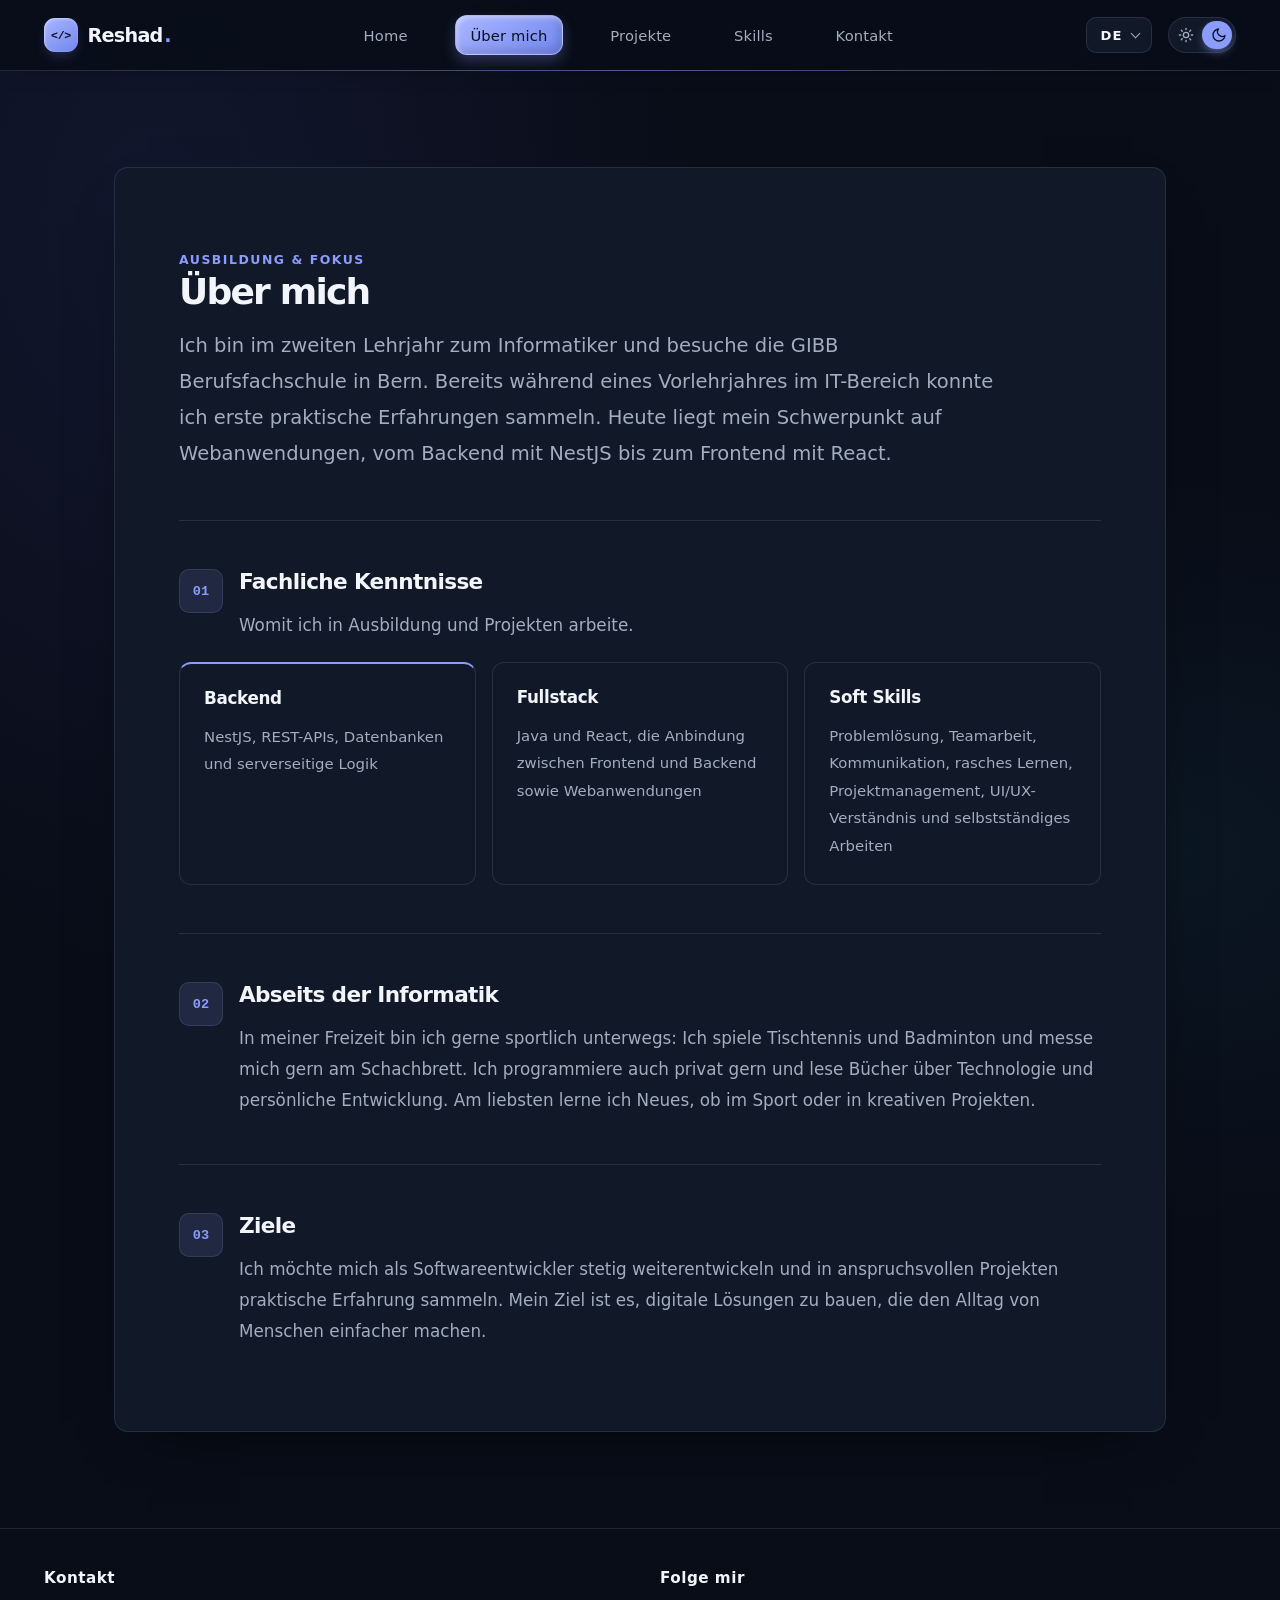
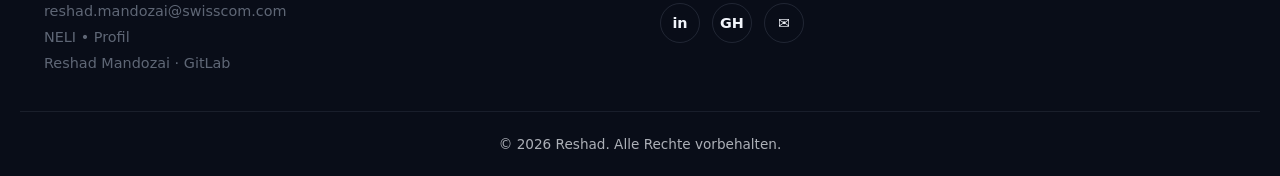
==== commit fc1acf42: "feat: über mich" ====
--- a/about/index.html
+++ b/about/index.html
@@ -49,12 +49,72 @@
 		<main>
 			<section id="about" class="about">
 				<div class="about-inner">
-					<h2 data-i18n="about.title">Über mich</h2>
-					<p data-i18n="about.description">
-						Ich bin ein motivierter Entwickler und arbeite gerne an Projekten
-						mit modernen Web-Technologien. Hier kannst du ein paar Sätze über
-						dich, deine Erfahrung und deine Ziele schreiben.
-					</p>
+					<div class="about-header">
+						<p class="about-kicker" data-i18n="about.kicker">AUSBILDUNG &amp; FOKUS</p>
+						<h2 data-i18n="about.title">Über mich</h2>
+						<p class="about-lead" data-i18n="about.description">
+							Ich bin im zweiten Lehrjahr zum Informatiker und besuche die GIBB
+							Berufsfachschule in Bern. Bereits während eines Vorlehrjahres im
+							IT-Bereich konnte ich erste praktische Erfahrungen sammeln. Heute
+							liegt mein Schwerpunkt auf Webanwendungen, vom Backend mit NestJS
+							bis zum Frontend mit React.
+						</p>
+					</div>
+
+					<section class="about-section" aria-labelledby="about-skills-title">
+						<div class="about-section-heading">
+							<span class="skill-group-number" aria-hidden="true">01</span>
+							<div>
+								<h3 id="about-skills-title" data-i18n="about.skillsTitle">Fachliche Kenntnisse</h3>
+								<p data-i18n="about.skillsIntro">Womit ich in Ausbildung und Projekten arbeite.</p>
+							</div>
+						</div>
+						<div class="about-skills-grid">
+							<article class="skill-card skill-card-learning">
+								<h4 data-i18n="about.backendTitle">Backend</h4>
+								<p data-i18n="about.backendSkills">NestJS, REST-APIs, Datenbanken und serverseitige Logik</p>
+							</article>
+							<article class="skill-card">
+								<h4 data-i18n="about.fullstackTitle">Fullstack</h4>
+								<p data-i18n="about.fullstackSkills">Java und React, die Anbindung zwischen Frontend und Backend sowie Webanwendungen</p>
+							</article>
+							<article class="skill-card">
+								<h4 data-i18n="about.otherTitle">Soft Skills</h4>
+								<p data-i18n="about.otherSkills">Problemlösung, Teamarbeit, Kommunikation, rasches Lernen, Projektmanagement, UI/UX-Verständnis und selbstständiges Arbeiten</p>
+							</article>
+						</div>
+					</section>
+
+					<section class="about-section" aria-labelledby="about-personal-title">
+						<div class="about-section-heading">
+							<span class="skill-group-number" aria-hidden="true">02</span>
+							<div>
+								<h3 id="about-personal-title" data-i18n="about.personalTitle">Abseits der Informatik</h3>
+								<p data-i18n="about.hobbies">
+									In meiner Freizeit bin ich gerne sportlich unterwegs: Ich spiele
+									Tischtennis und Badminton und messe mich gern am Schachbrett. Ich
+									programmiere auch privat gern und lese Bücher über Technologie und
+									persönliche Entwicklung. Am liebsten lerne ich Neues, ob im Sport
+									oder in kreativen Projekten.
+								</p>
+							</div>
+						</div>
+					</section>
+
+					<section class="about-section" aria-labelledby="about-goals-title">
+						<div class="about-section-heading">
+							<span class="skill-group-number" aria-hidden="true">03</span>
+							<div>
+								<h3 id="about-goals-title" data-i18n="about.goalsTitle">Ziele</h3>
+								<p data-i18n="about.goals">
+									Ich möchte mich als Softwareentwickler stetig weiterentwickeln und
+									in anspruchsvollen Projekten praktische Erfahrung sammeln. Mein
+									Ziel ist es, digitale Lösungen zu bauen, die den Alltag von
+									Menschen einfacher machen.
+								</p>
+							</div>
+						</div>
+					</section>
 				</div>
 			</section>
 		</main>
--- a/css/style.css
+++ b/css/style.css
@@ -1636,7 +1636,7 @@
 }
 
 .about-inner {
-	max-width: 760px;
+	max-width: 100%;
 	margin: 0 auto;
 	border: 1px solid var(--border);
 	border-radius: 14px;
@@ -1644,6 +1644,73 @@
 	background: var(--surface);
 	text-align: left;
 	box-shadow: var(--shadow);
+}
+
+.about-header {
+	max-width: 820px;
+}
+
+.about .about-kicker {
+	color: var(--accent);
+	font-size: 0.78rem;
+	font-weight: 700;
+	letter-spacing: 0.12em;
+}
+
+.about .about-lead {
+	font-size: clamp(1.08rem, 2vw, 1.22rem);
+}
+
+.about-section {
+	margin-top: 3rem;
+	padding-top: 3rem;
+	border-top: 1px solid var(--border);
+}
+
+.about-section-heading {
+	display: flex;
+	align-items: flex-start;
+	gap: 1rem;
+	margin-bottom: 1.25rem;
+}
+
+.about-section-heading > div {
+	min-width: 0;
+}
+
+.about-section-heading h3 {
+	font-size: 1.35rem;
+	letter-spacing: -0.03em;
+}
+
+.about-section-heading p {
+	margin-top: 0.5rem;
+}
+
+@media (max-width: 600px) {
+	.about-section-heading {
+		flex-direction: column;
+		gap: 0.75rem;
+	}
+}
+
+.about-skills-grid {
+	display: grid;
+	grid-template-columns: repeat(auto-fit, minmax(min(100%, 220px), 1fr));
+	gap: 1rem;
+}
+
+.about-skills-grid .skill-card {
+	height: 100%;
+}
+
+.about-skills-grid .skill-card h4 {
+	font-size: 1.05rem;
+	letter-spacing: -0.02em;
+}
+
+.about-skills-grid .skill-card p {
+	font-size: 0.93rem;
 }
 
 .about h2,
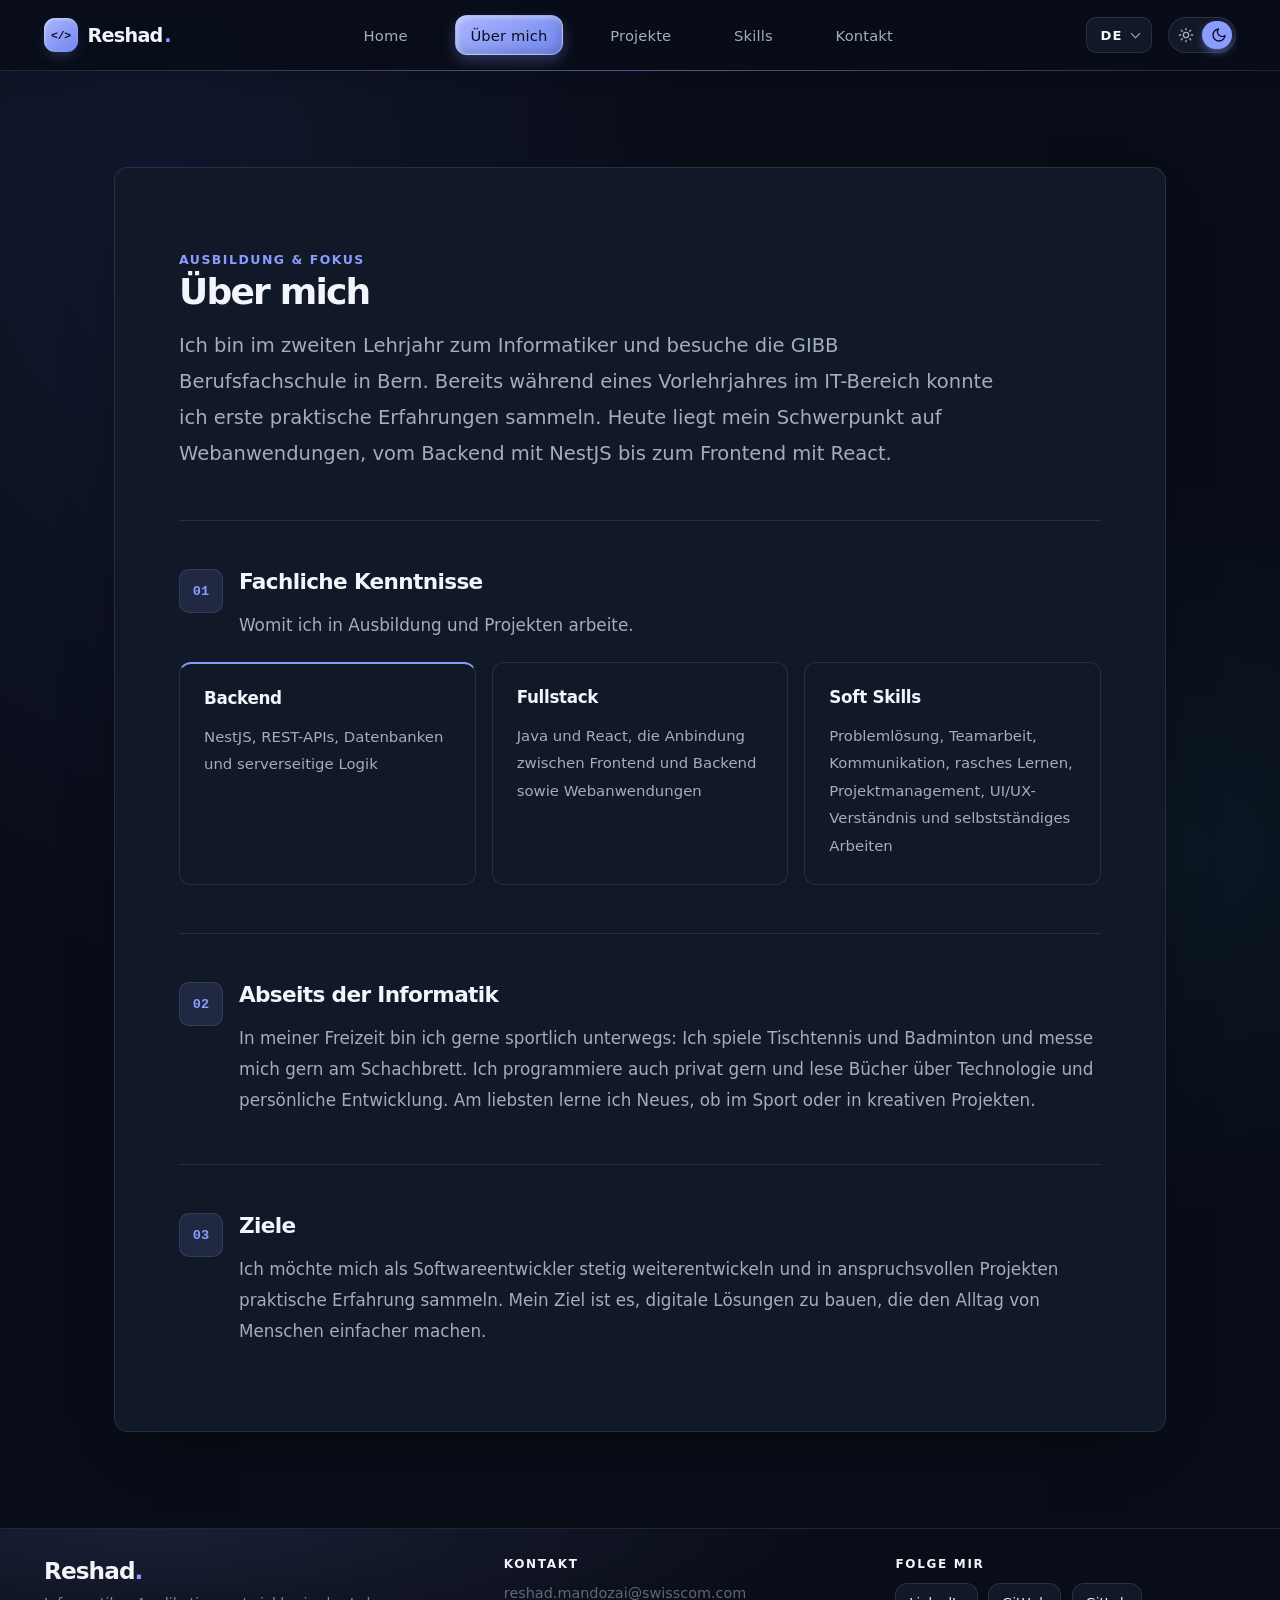
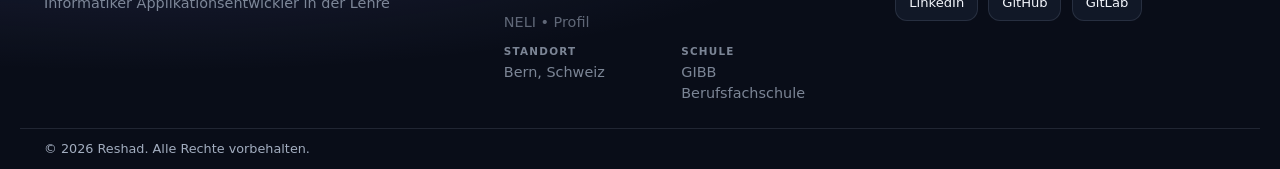
==== commit 8276ec81: "feat: setup the footer" ====
--- a/about/index.html
+++ b/about/index.html
@@ -121,13 +121,16 @@
 
 		<footer class="footer">
 			<div class="footer-inner">
+				<div class="footer-col footer-brand">
+					<a class="footer-logo" href="../index.html">Reshad</a>
+					<p data-i18n="home.role">Informatiker Applikationsentwickler in der Lehre</p>
+				</div>
+
 				<div class="footer-col">
 					<h4 data-i18n="footer.contact">Kontakt</h4>
 					<ul>
 						<li>
-							<a href="mailto:reshad.mandozai@swisscom.com">
-								reshad.mandozai@swisscom.com
-							</a>
+							<a href="mailto:reshad.mandozai@swisscom.com">reshad.mandozai@swisscom.com</a>
 						</li>
 						<li>
 							<a
@@ -137,36 +140,37 @@
 								NELI • Profil
 							</a>
 						</li>
-						<li>
-							<a
-								href="https://code.swisscom.com/Reshad.Mandozai"
-								target="_blank"
-								rel="noopener">
-								Reshad Mandozai · GitLab
-							</a>
+						<li class="footer-info">
+							<span class="footer-label" data-i18n="footer.locationLabel">Standort</span>
+							<span data-i18n="footer.cityValue">Bern, Schweiz</span>
+						</li>
+						<li class="footer-info">
+							<span class="footer-label" data-i18n="footer.schoolLabel">Schule</span>
+							<span>GIBB Berufsfachschule</span>
 						</li>
 					</ul>
 				</div>
 
 				<div class="footer-col">
 					<h4 data-i18n="footer.follow">Folge mir</h4>
-					<div class="footer-social">
+					<div class="footer-links">
 						<a
 							href="https://www.linkedin.com/in/reshad-mandozai-189538322/"
 							target="_blank"
-							rel="noopener"
-							aria-label="LinkedIn">
-							in
+							rel="noopener">
+							LinkedIn
 						</a>
 						<a
 							href="https://github.com/reshadmandozai39-jpg"
 							target="_blank"
-							rel="noopener"
-							aria-label="GitHub">
-							GH
+							rel="noopener">
+							GitHub
 						</a>
-						<a href="mailto:reshad.mandozai@swisscom.com" aria-label="E-Mail" data-i18n-aria-label="contact.email">
-							✉
+						<a
+							href="https://code.swisscom.com/Reshad.Mandozai"
+							target="_blank"
+							rel="noopener">
+							GitLab
 						</a>
 					</div>
 				</div>
--- a/css/style.css
+++ b/css/style.css
@@ -726,7 +726,7 @@
 	margin: 0 auto;
 	padding: 3.5rem 1.5rem 2.5rem;
 	display: grid;
-	grid-template-columns: repeat(auto-fit, minmax(220px, 1fr));
+	grid-template-columns: minmax(0, 1.2fr) minmax(0, 1fr) minmax(0, 1fr);
 	gap: 2.5rem;
 }
 
@@ -780,33 +780,50 @@
 	opacity: 1;
 }
 
-.footer-social {
-	display: flex;
-	gap: 0.75rem;
-}
-
-.footer-social a {
-	width: 40px;
-	height: 40px;
-	display: flex;
-	align-items: center;
-	justify-content: center;
+.footer-links {
+	display: flex;
+	flex-wrap: wrap;
+	gap: 0.6rem;
+}
+
+.footer-links a {
+	padding: 0.45rem 1rem;
 	border: 1px solid var(--border);
-	border-radius: 50%;
+	border-radius: 999px;
 	color: var(--text);
 	text-decoration: none;
-	font-weight: 600;
-	font-size: 0.9rem;
+	font-size: 0.85rem;
+	font-weight: 500;
 	transition:
 		border-color 0.2s ease,
 		color 0.2s ease,
 		transform 0.2s ease;
 }
 
-.footer-social a:hover {
+.footer-links a:hover {
 	border-color: var(--accent);
 	color: var(--accent);
-	transform: translateY(-3px);
+	transform: translateY(-2px);
+}
+
+.footer-links a:focus-visible,
+.footer-col ul li a:focus-visible {
+	outline: 2px solid var(--accent);
+	outline-offset: 3px;
+}
+
+.footer-info span:last-child {
+	display: block;
+}
+
+.footer-label {
+	display: block;
+	margin-bottom: 0.15rem;
+	color: var(--muted);
+	font-size: 0.72rem;
+	font-weight: 600;
+	letter-spacing: 0.08em;
+	text-transform: uppercase;
 }
 
 .footer-bottom {
@@ -833,6 +850,10 @@
 	.footer-inner {
 		grid-template-columns: 1fr 1fr;
 		gap: 2rem;
+	}
+
+	.footer-brand {
+		grid-column: 1 / -1;
 	}
 
 	.footer-bottom {
@@ -1239,11 +1260,6 @@
 
 .hero-shell {
 	position: relative;
-	display: grid;
-	grid-template-columns: minmax(0, 1.05fr) minmax(320px, 0.85fr);
-	align-items: center;
-	gap: clamp(3rem, 8vw, 7rem);
-	min-height: 480px;
 }
 
 .home-copy {
@@ -1262,19 +1278,9 @@
 	line-height: 1.5;
 }
 
-.availability-dot {
-	display: inline-block;
-	width: 8px;
-	height: 8px;
-	flex: 0 0 8px;
-	border-radius: 50%;
-	background: #62d6a5;
-	box-shadow: 0 0 0 4px rgba(98, 214, 165, 0.12);
-}
-
 .home h1 {
 	margin: 1.3rem 0 0.5rem;
-	font-size: clamp(3.5rem, 8.5vw, 6.8rem);
+	font-size: clamp(3.5rem, 8vw, 6rem);
 	font-weight: 720;
 	letter-spacing: -0.075em;
 	line-height: 0.98;
@@ -1352,184 +1358,8 @@
 	border-color: var(--accent);
 }
 
-.hero-footnote {
-	display: flex;
-	align-items: center;
-	flex-wrap: wrap;
-	gap: 0.75rem;
-	margin-top: 2.5rem;
-	color: var(--muted);
-	font-size: 0.82rem;
-}
-
-.hero-footnote > span:first-child {
-	color: var(--text);
-	font-weight: 650;
-}
-
-.footnote-divider {
-	width: 1px;
-	height: 15px;
-	background: var(--border);
-}
-
-.hero-visual {
-	position: relative;
-	display: grid;
-	min-height: 390px;
-	overflow: hidden;
-	place-items: center;
-	isolation: isolate;
-}
-
-.profile-card {
-	position: relative;
-	z-index: 1;
-	width: min(100%, 440px);
-	overflow: hidden;
-	border: 1px solid var(--border);
-	border-radius: 14px;
-	background: color-mix(in srgb, var(--surface) 92%, transparent);
-	box-shadow: 0 32px 80px -40px rgba(0, 0, 0, 0.9);
-	transform: rotate(1deg);
-}
-
-[data-theme='light'] .profile-card {
-	box-shadow: 0 32px 80px -40px rgba(39, 52, 94, 0.35);
-}
-
-.profile-card-top,
-.profile-card-bottom {
-	display: flex;
-	align-items: center;
-	justify-content: space-between;
-	border-bottom: 1px solid var(--border);
-	padding: 0.85rem 1rem;
-	color: var(--muted);
-	font-size: 0.74rem;
-}
-
-.profile-card-bottom {
-	justify-content: flex-start;
-	gap: 0.7rem;
-	border-top: 1px solid var(--border);
-	border-bottom: 0;
-}
-
-.window-controls {
-	display: flex;
-	gap: 5px;
-}
-
-.window-controls i {
-	width: 7px;
-	height: 7px;
-	border-radius: 50%;
-	background: #f17c7c;
-}
-
-.window-controls i:nth-child(2) {
-	background: #f2c66d;
-}
-
-.window-controls i:nth-child(3) {
-	background: #65c993;
-}
-
-.profile-card-mark {
-	color: var(--accent);
-	font-weight: 750;
-}
-
-.profile-card-body {
-	padding: 1.5rem clamp(1.1rem, 3vw, 1.8rem);
-	color: var(--text);
-	font-family: 'SFMono-Regular', Consolas, 'Liberation Mono', monospace;
-	font-size: clamp(0.75rem, 1.35vw, 0.88rem);
-	line-height: 1.9;
-}
-
-.code-comment {
-	margin-bottom: 0.8rem;
-	color: var(--muted);
-}
-
-.code-key {
-	color: #c792ea;
-}
-
-.code-variable,
-.code-property {
-	color: #82aaff;
-}
-
-.code-string {
-	color: #c3e88d;
-}
-
-[data-theme='light'] .code-key {
-	color: #9254b8;
-}
-
-[data-theme='light'] .code-variable,
-[data-theme='light'] .code-property {
-	color: #3157bc;
-}
-
-[data-theme='light'] .code-string {
-	color: #46791f;
-}
-
-.code-line {
-	padding-left: 1.3rem;
-}
-
-.code-indent {
-	padding-left: 2.6rem;
-}
-
-.profile-divider {
-	height: 1px;
-	margin: 1rem 0;
-	background: var(--border);
-}
-
-.profile-stack {
-	display: flex;
-	flex-wrap: wrap;
-	gap: 0.5rem;
-}
-
-.profile-stack span {
-	border: 1px solid var(--border);
-	border-radius: 5px;
-	padding: 0.25rem 0.5rem;
-	color: var(--muted);
-	font-family: 'Segoe UI', system-ui, sans-serif;
-	font-size: 0.7rem;
-}
-
-.hero-orbit {
-	position: absolute;
-	z-index: -1;
-	border: 1px solid var(--border);
-	border-radius: 50%;
-	transform: rotate(-28deg);
-}
-
-.orbit-one {
-	width: 430px;
-	height: 260px;
-}
-
-.orbit-two {
-	width: 510px;
-	height: 330px;
-	border-color: color-mix(in srgb, var(--accent) 28%, transparent);
-}
-
 .home-projects {
-	margin-top: clamp(5rem, 10vw, 8rem);
+	margin-top: clamp(3.5rem, 7vw, 5rem);
 	border-top: 1px solid var(--border);
 	padding-top: 2.4rem;
 }
@@ -1577,21 +1407,35 @@
 .home-project-card {
 	position: relative;
 	display: flex;
-	min-height: 142px;
+	min-height: 150px;
 	flex-direction: column;
 	align-items: flex-start;
-	justify-content: center;
-	gap: 0.45rem;
+	justify-content: flex-end;
+	gap: 0.4rem;
+	overflow: hidden;
 	border: 1px solid var(--border);
-	border-radius: 10px;
-	padding: 1.35rem 1.5rem;
+	border-radius: 12px;
+	padding: 1.5rem 1.6rem 1.4rem;
 	background: color-mix(in srgb, var(--surface) 72%, transparent);
 	color: var(--text);
 	text-decoration: none;
 	transition:
-		transform 0.2s ease,
-		border-color 0.2s ease,
-		background 0.2s ease;
+		transform 0.25s ease,
+		border-color 0.25s ease,
+		background 0.25s ease;
+}
+
+.home-project-card::before {
+	content: "";
+	position: absolute;
+	top: 0;
+	left: 0;
+	width: 100%;
+	height: 2px;
+	background: var(--accent);
+	transform: scaleX(0);
+	transform-origin: left;
+	transition: transform 0.35s ease;
 }
 
 .home-project-card:hover {
@@ -1600,6 +1444,10 @@
 	background: var(--surface);
 }
 
+.home-project-card:hover::before {
+	transform: scaleX(1);
+}
+
 .home-project-number,
 .home-project-type {
 	color: var(--muted);
@@ -1608,22 +1456,97 @@
 
 .home-project-number {
 	position: absolute;
-	top: 1.2rem;
-	right: 1.35rem;
-	opacity: 0.65;
+	top: 1.4rem;
+	left: 1.6rem;
+	color: var(--accent);
+	font-weight: 700;
+	letter-spacing: 0.06em;
 }
 
 .home-project-name {
-	font-size: 1.25rem;
+	font-size: 1.3rem;
 	font-weight: 700;
 	letter-spacing: -0.03em;
 }
 
 .home-project-arrow {
 	position: absolute;
-	right: 1.35rem;
-	bottom: 1.2rem;
-	color: var(--accent);
+	top: 1.3rem;
+	right: 1.5rem;
+	color: var(--muted);
+	font-size: 1.1rem;
+	transition:
+		transform 0.25s ease,
+		color 0.25s ease;
+}
+
+.home-project-card:hover .home-project-arrow {
+	color: var(--accent);
+	transform: translate(3px, -3px);
+}
+
+.home-about {
+	margin-top: clamp(3.5rem, 7vw, 5rem);
+	border-top: 1px solid var(--border);
+	padding-top: 2.4rem;
+}
+
+.home-about-box {
+	margin-bottom: 1rem;
+	border: 1px solid var(--border);
+	border-radius: 12px;
+	padding: clamp(1.4rem, 3vw, 2rem);
+	background: color-mix(in srgb, var(--surface) 72%, transparent);
+}
+
+.home-about-box p {
+	max-width: 62ch;
+	color: var(--muted);
+	font-size: clamp(1rem, 1.6vw, 1.1rem);
+	line-height: 1.7;
+}
+
+.home-skill-grid {
+	display: grid;
+	grid-template-columns: repeat(3, 1fr);
+	gap: 1rem;
+}
+
+.home-skill-card {
+	display: flex;
+	flex-direction: column;
+	gap: 0.5rem;
+	border: 1px solid var(--border);
+	border-radius: 12px;
+	padding: 1.5rem 1.6rem;
+	background: color-mix(in srgb, var(--surface) 72%, transparent);
+	transition:
+		transform 0.25s ease,
+		border-color 0.25s ease;
+}
+
+.home-skill-card:hover {
+	transform: translateY(-3px);
+	border-color: var(--accent);
+}
+
+.home-skill-number {
+	color: var(--accent);
+	font-size: 0.75rem;
+	font-weight: 700;
+	letter-spacing: 0.06em;
+}
+
+.home-skill-card h3 {
+	font-size: 1.2rem;
+	font-weight: 700;
+	letter-spacing: -0.03em;
+}
+
+.home-skill-card p {
+	color: var(--muted);
+	font-size: 0.95rem;
+	line-height: 1.6;
 }
 
 .about,
@@ -1800,55 +1723,26 @@
 	color: var(--muted);
 }
 
-@media (max-width: 900px) {
-	.hero-shell {
-		grid-template-columns: minmax(0, 1fr) minmax(280px, 0.82fr);
-		gap: 2rem;
-	}
-
-	.hero-visual {
-		min-height: 350px;
-	}
-
-	.orbit-one {
-		width: 340px;
-		height: 240px;
-	}
-
-	.orbit-two {
-		width: 400px;
-		height: 300px;
-	}
-}
-
 @media (max-width: 700px) {
 	.home {
 		padding-top: 4.5rem;
 	}
 
-	.hero-shell {
-		grid-template-columns: 1fr;
-		gap: 2.5rem;
-	}
-
 	.home h1 {
 		font-size: clamp(3.6rem, 16vw, 5.6rem);
 	}
 
-	.hero-visual {
-		min-height: 330px;
-	}
-
 	.home-projects {
-		margin-top: 4.5rem;
-	}
-
-	.home-project-grid {
+		margin-top: 3.5rem;
+	}
+
+	.home-project-grid,
+	.home-skill-grid {
 		grid-template-columns: 1fr;
 	}
 
 	.home-project-card {
-		min-height: 120px;
+		min-height: 130px;
 	}
 
 	.projects-header,
@@ -1886,14 +1780,6 @@
 
 	.hero-actions a {
 		width: 100%;
-	}
-
-	.hero-visual {
-		min-height: 300px;
-	}
-
-	.profile-card-body {
-		padding: 1.2rem 1rem;
 	}
 
 	.section-heading {
@@ -2216,3 +2102,142 @@
 		transition-duration: 0.01ms !important;
 	}
 }
+
+/* ===== Footer polish ===== */
+.footer {
+	position: relative;
+	isolation: isolate;
+	overflow: hidden;
+	border-top: 1px solid var(--border);
+	background:
+		radial-gradient(ellipse at 12% 0, var(--accent-soft), transparent 42%),
+		var(--bg);
+}
+
+.footer-inner {
+	grid-template-columns: minmax(0, 1.2fr) minmax(0, 1fr) minmax(0, 1fr);
+	gap: clamp(1.5rem, 4vw, 3.5rem);
+	padding: 1.75rem 1.5rem 1.5rem;
+}
+
+.footer-brand .footer-logo {
+	display: inline-block;
+	font-size: 1.45rem;
+	letter-spacing: -0.04em;
+}
+
+.footer-brand .footer-logo::after {
+	content: '.';
+	color: var(--accent);
+}
+
+.footer-brand p {
+	max-width: 28rem;
+	margin-top: 0.5rem;
+	color: var(--muted);
+	line-height: 1.6;
+}
+
+.footer-col h4 {
+	margin-bottom: 0.75rem;
+	color: var(--text);
+	font-size: 0.75rem;
+	font-weight: 700;
+	letter-spacing: 0.14em;
+	text-transform: uppercase;
+}
+
+.footer-col ul {
+	display: grid;
+	grid-template-columns: repeat(2, minmax(0, 1fr));
+	gap: 0.5rem 0.9rem;
+}
+
+.footer-col ul li:nth-child(-n + 2) {
+	grid-column: 1 / -1;
+}
+
+.footer-col ul li,
+.footer-col ul li a {
+	font-size: 0.9rem;
+	line-height: 1.45;
+}
+
+.footer-col ul li a {
+	display: inline-flex;
+	align-items: center;
+	max-width: 100%;
+	overflow-wrap: anywhere;
+	transition:
+		color 0.2s ease,
+		transform 0.2s ease;
+}
+
+.footer-col ul li a:hover {
+	transform: translateX(3px);
+}
+
+.footer-info {
+	padding-top: 0.2rem;
+}
+
+.footer-label {
+	margin-bottom: 0.15rem;
+	font-size: 0.65rem;
+	letter-spacing: 0.12em;
+}
+
+.footer-links {
+	gap: 0.65rem;
+}
+
+.footer-links a {
+	display: inline-flex;
+	align-items: center;
+	min-height: 2.35rem;
+	padding: 0.45rem 0.8rem;
+	border-radius: 0.75rem;
+	background: var(--surface);
+	font-size: 0.82rem;
+}
+
+.footer-links a:hover {
+	box-shadow: 0 8px 24px -14px var(--accent);
+	transform: translateY(-3px);
+}
+
+.footer-bottom {
+	justify-content: flex-start;
+	padding: 0.8rem 1.5rem;
+	color: var(--muted);
+	font-size: 0.8rem;
+	opacity: 1;
+}
+
+@media (max-width: 768px) {
+	.footer-inner {
+		grid-template-columns: minmax(0, 1fr) minmax(0, 1fr);
+		gap: 1.75rem 1.5rem;
+		padding-top: 1.75rem;
+	}
+
+	.footer-brand {
+		grid-column: 1 / -1;
+	}
+}
+
+@media (max-width: 480px) {
+	.footer-inner {
+		grid-template-columns: minmax(0, 1fr);
+		gap: 1.5rem;
+		padding: 1.5rem 1.25rem 1.25rem;
+	}
+
+	.footer-brand {
+		grid-column: auto;
+	}
+
+	.footer-bottom {
+		padding: 0.75rem 1.25rem;
+	}
+}
